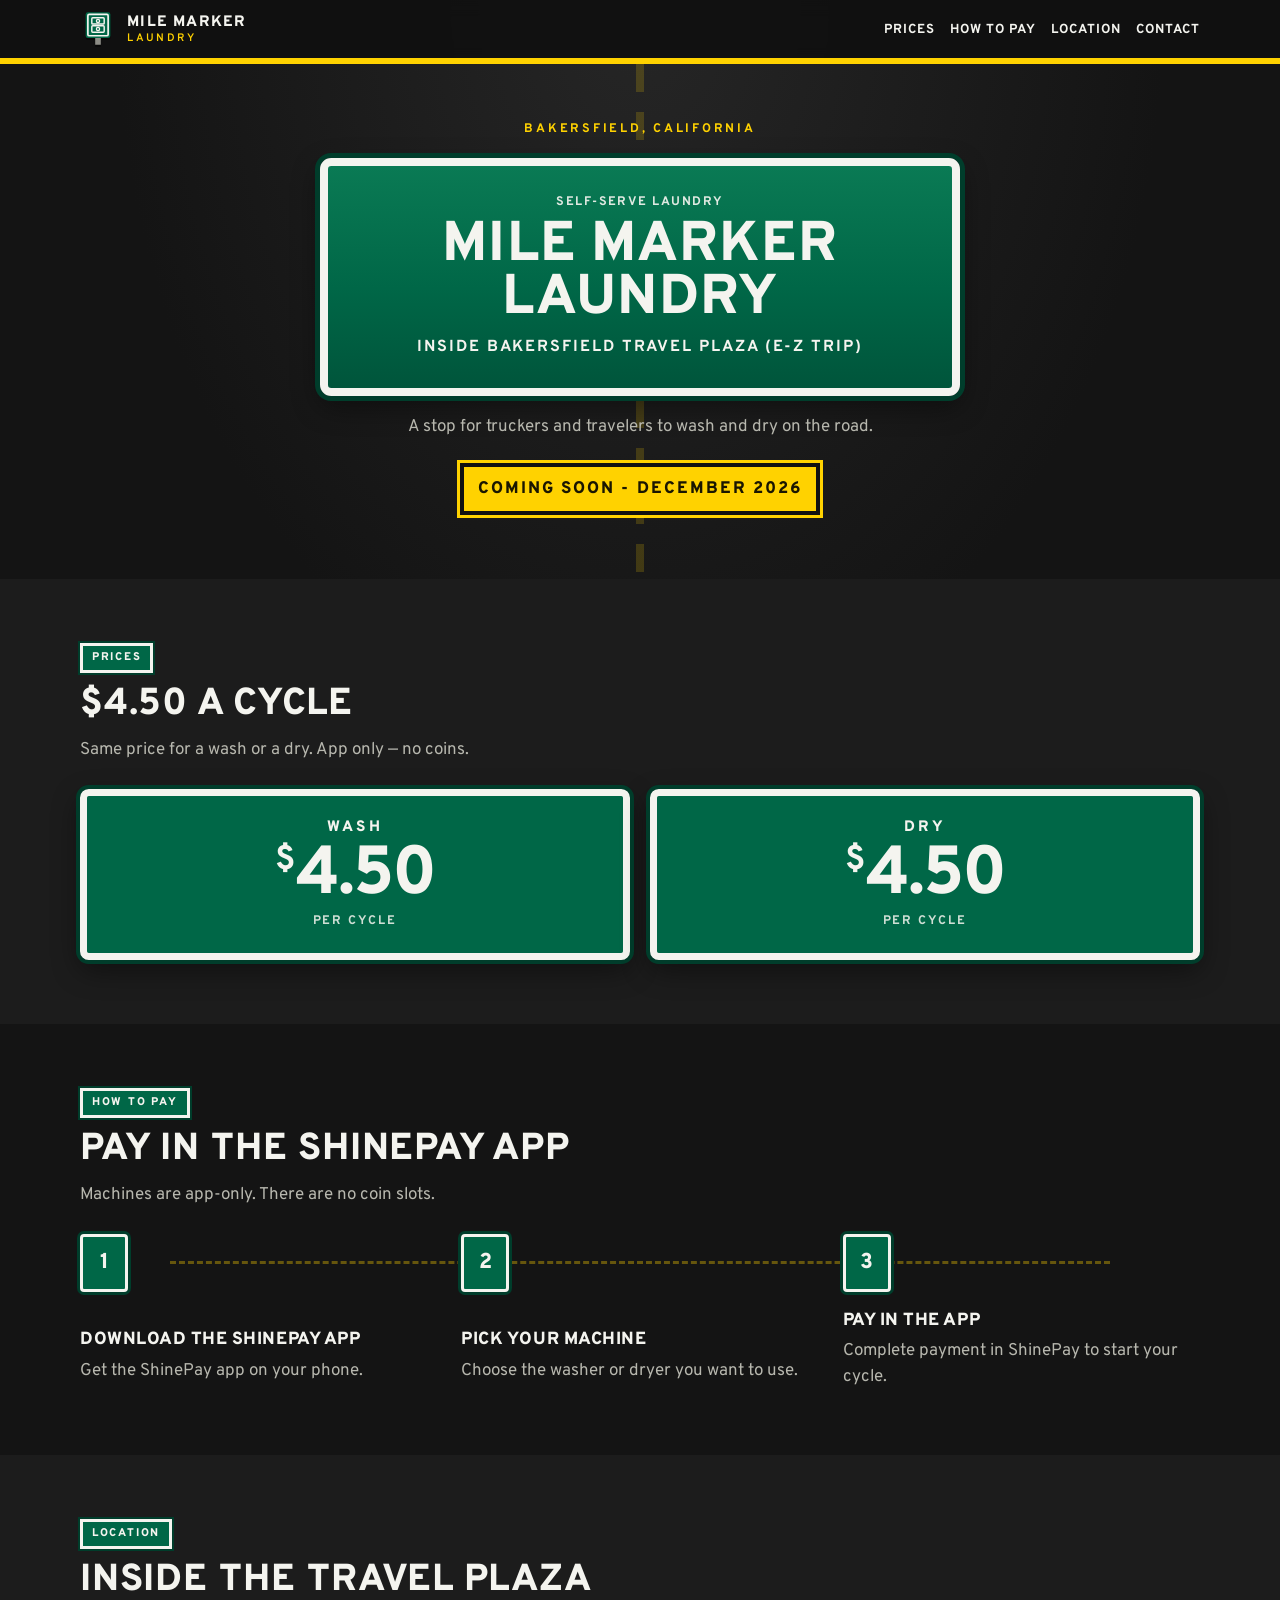
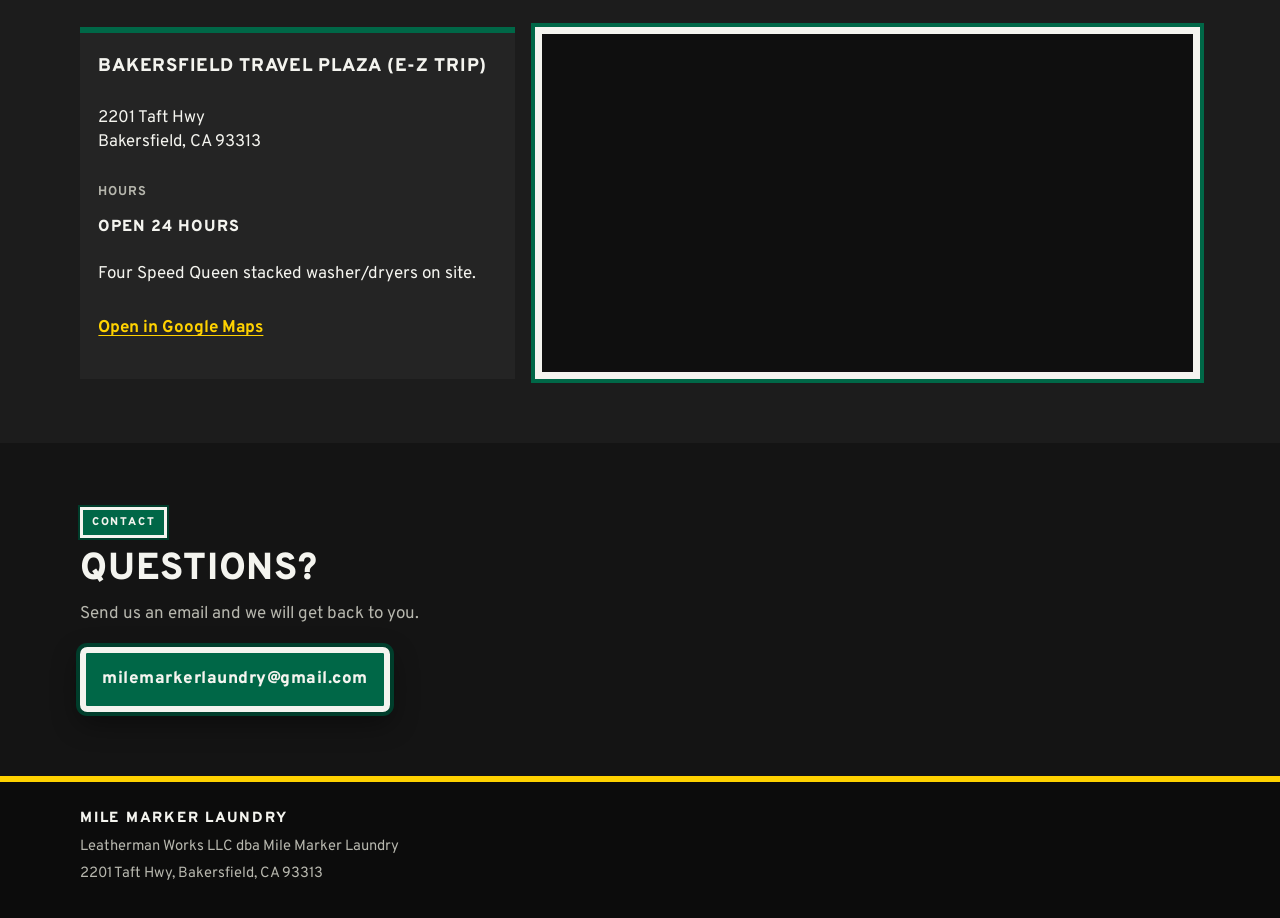
==== index.html @ 5c81e805 "Publish the Mile Marker Laundry static site for GitHub Pages. Add the approved site files unchanged," ====
<!DOCTYPE html>
<html lang="en">
<head>
  <meta charset="utf-8">
  <meta name="viewport" content="width=device-width, initial-scale=1">
  <title>Mile Marker Laundry | Self-Serve Laundry in Bakersfield, CA</title>
  <meta name="description" content="Self-serve laundry inside Bakersfield Travel Plaza (E-Z Trip) at 2201 Taft Hwy, Bakersfield, CA 93313. Four Speed Queen stacked washer/dryers. Pay in the ShinePay app. $4.50 wash, $4.50 dry. Coming Soon - December 2026.">
  <meta name="robots" content="index, follow">
  <link rel="canonical" href="https://milemarkerlaundry.com/">
  <link rel="icon" href="favicon.svg" type="image/svg+xml">
  <meta name="theme-color" content="#006747">
  <meta name="author" content="Leatherman Works LLC">
  <meta property="og:type" content="website">
  <meta property="og:locale" content="en_US">
  <meta property="og:url" content="https://milemarkerlaundry.com/">
  <meta property="og:title" content="Mile Marker Laundry | Self-Serve Laundry in Bakersfield, CA">
  <meta property="og:description" content="Self-serve laundry inside Bakersfield Travel Plaza (E-Z Trip) at 2201 Taft Hwy, Bakersfield, CA 93313. Four Speed Queen stacked washer/dryers. Pay in the ShinePay app. $4.50 wash, $4.50 dry. Coming Soon - December 2026.">
  <meta property="og:site_name" content="Mile Marker Laundry">
  <meta name="twitter:card" content="summary">
  <meta name="twitter:title" content="Mile Marker Laundry | Self-Serve Laundry in Bakersfield, CA">
  <meta name="twitter:description" content="Self-serve laundry inside Bakersfield Travel Plaza (E-Z Trip), Bakersfield, CA. Pay in the ShinePay app. $4.50 wash, $4.50 dry. Coming Soon - December 2026.">
  <link rel="stylesheet" href="styles.css">
  <script type="application/ld+json">
  {
    "@context": "https://schema.org",
    "@type": "DryCleaningOrLaundry",
    "name": "Mile Marker Laundry",
    "legalName": "Leatherman Works LLC",
    "url": "https://milemarkerlaundry.com/",
    "email": "milemarkerlaundry@gmail.com",
    "description": "Self-serve laundry inside Bakersfield Travel Plaza (E-Z Trip) at 2201 Taft Hwy, Bakersfield, CA 93313. Four Speed Queen stacked washer/dryers. Pay in the ShinePay app. $4.50 per wash and $4.50 per dry. Coming Soon - December 2026.",
    "address": {
      "@type": "PostalAddress",
      "streetAddress": "2201 Taft Hwy",
      "addressLocality": "Bakersfield",
      "addressRegion": "CA",
      "postalCode": "93313",
      "addressCountry": "US"
    },
    "containedInPlace": {
      "@type": "Place",
      "name": "Bakersfield Travel Plaza (E-Z Trip)"
    },
    "priceRange": "$4.50",
    "paymentAccepted": "ShinePay",
    "currenciesAccepted": "USD",
    "openingHoursSpecification": {
      "@type": "OpeningHoursSpecification",
      "dayOfWeek": [
        "Monday",
        "Tuesday",
        "Wednesday",
        "Thursday",
        "Friday",
        "Saturday",
        "Sunday"
      ],
      "opens": "00:00",
      "closes": "00:00"
    }
  }
  </script>
</head>
<body id="top">
  <a class="skip-link" href="#main">Skip to content</a>

  <header class="site-header">
    <div class="wrap header-inner">
      <a class="logo" href="#top">
        <span class="logo-mark" aria-hidden="true">
          <svg viewBox="0 0 32 32" width="36" height="36" focusable="false">
            <rect x="13.5" y="23" width="5" height="7" fill="#8d8d86"/>
            <rect x="5" y="1" width="22" height="23" rx="2" fill="#006747"/>
            <rect x="7" y="3" width="18" height="19" rx="1.2" fill="none" stroke="#F4F4EF" stroke-width="1.5"/>
            <rect x="10.5" y="6" width="11" height="5.6" rx="0.8" fill="none" stroke="#F4F4EF" stroke-width="1.3"/>
            <circle cx="16" cy="8.8" r="1.4" fill="none" stroke="#F4F4EF" stroke-width="1.2"/>
            <rect x="10.5" y="13.2" width="11" height="5.6" rx="0.8" fill="none" stroke="#F4F4EF" stroke-width="1.3"/>
            <circle cx="16" cy="16" r="1.4" fill="none" stroke="#F4F4EF" stroke-width="1.2"/>
          </svg>
        </span>
        <span class="logo-word">
          <span class="logo-name">Mile Marker</span>
          <span class="logo-sub">Laundry</span>
        </span>
      </a>
      <nav aria-label="Primary">
        <ul class="nav-list">
          <li><a href="#prices">Prices</a></li>
          <li><a href="#pay">How to pay</a></li>
          <li><a href="#location">Location</a></li>
          <li><a href="#contact">Contact</a></li>
        </ul>
      </nav>
    </div>
  </header>

  <main id="main">
    <section class="hero" aria-labelledby="hero-title">
      <div class="wrap hero-inner">
        <p class="hero-kicker">Bakersfield, California</p>
        <div class="guide-sign">
          <p class="guide-eyebrow">Self-serve laundry</p>
          <h1 id="hero-title">Mile Marker Laundry</h1>
          <p class="guide-destination">Inside Bakersfield Travel Plaza (<span class="nowrap">E-Z Trip</span>)</p>
        </div>
        <p class="hero-lede">A stop for truckers and travelers to wash and dry on the road.</p>
        <p class="opening-plaque">Coming Soon - December 2026</p>
      </div>
    </section>

    <section id="prices" class="section section-prices" aria-labelledby="prices-title">
      <div class="wrap">
        <header class="section-head">
          <p class="sign-chip">Prices</p>
          <h2 id="prices-title">$4.50 a cycle</h2>
          <p>Same price for a wash or a dry. App only — no coins.</p>
        </header>
        <div class="price-grid">
          <article class="rate-sign">
            <h3>Wash</h3>
            <p class="rate"><span class="currency">$</span>4.50</p>
            <p class="rate-note">per cycle</p>
          </article>
          <article class="rate-sign">
            <h3>Dry</h3>
            <p class="rate"><span class="currency">$</span>4.50</p>
            <p class="rate-note">per cycle</p>
          </article>
        </div>
      </div>
    </section>

    <section id="pay" class="section section-pay" aria-labelledby="pay-title">
      <div class="wrap">
        <header class="section-head">
          <p class="sign-chip">How to pay</p>
          <h2 id="pay-title">Pay in the ShinePay app</h2>
          <p>Machines are app-only. There are no coin slots.</p>
        </header>
        <ol class="pay-steps">
          <li>
            <span class="milepost" aria-hidden="true">1</span>
            <h3>Download the ShinePay app</h3>
            <p>Get the ShinePay app on your phone.</p>
          </li>
          <li>
            <span class="milepost" aria-hidden="true">2</span>
            <h3>Pick your machine</h3>
            <p>Choose the washer or dryer you want to use.</p>
          </li>
          <li>
            <span class="milepost" aria-hidden="true">3</span>
            <h3>Pay in the app</h3>
            <p>Complete payment in ShinePay to start your cycle.</p>
          </li>
        </ol>
      </div>
    </section>

    <section id="location" class="section section-location" aria-labelledby="location-title">
      <div class="wrap">
        <header class="section-head">
          <p class="sign-chip">Location</p>
          <h2 id="location-title">Inside the travel plaza</h2>
        </header>
        <div class="location-grid">
          <div class="location-card">
            <h3>Bakersfield Travel Plaza (E-Z Trip)</h3>
            <address>
              2201 Taft Hwy<br>
              Bakersfield, CA 93313
            </address>
            <p class="hours">
              Hours<br>
              <span class="hours-value">Open 24 Hours</span>
            </p>
            <p class="equipment">Four Speed Queen stacked washer/dryers on site.</p>
            <p>
              <a class="map-link" href="https://www.google.com/maps/search/?api=1&amp;query=2201+Taft+Hwy,+Bakersfield,+CA+93313" target="_blank" rel="noopener noreferrer">Open in Google Maps</a>
            </p>
          </div>
          <div class="map-frame">
            <iframe
              title="Map of Mile Marker Laundry at 2201 Taft Hwy, Bakersfield, CA 93313"
              src="https://www.google.com/maps/embed?origin=mfe&amp;pb=!1m3!2m1!1s2201+Taft+Hwy,+Bakersfield,+CA+93313!6i15"
              loading="eager"
              referrerpolicy="no-referrer-when-downgrade"
              allowfullscreen>
            </iframe>
          </div>
        </div>
      </div>
    </section>

    <section id="contact" class="section section-contact" aria-labelledby="contact-title">
      <div class="wrap">
        <header class="section-head">
          <p class="sign-chip">Contact</p>
          <h2 id="contact-title">Questions?</h2>
          <p>Send us an email and we will get back to you.</p>
        </header>
        <a class="email-sign" href="mailto:milemarkerlaundry@gmail.com">milemarkerlaundry@gmail.com</a>
      </div>
    </section>
  </main>

  <footer class="site-footer">
    <div class="wrap footer-inner">
      <p class="footer-name">Mile Marker Laundry</p>
      <p>Leatherman Works LLC dba Mile Marker Laundry</p>
      <p>2201 Taft Hwy, Bakersfield, CA 93313</p>
    </div>
  </footer>
</body>
</html>
---- styles.css ----
@font-face {
  font-family: "Overpass";
  font-style: normal;
  font-weight: 100 900;
  font-display: swap;
  src: url("fonts/overpass-latin.woff2") format("woff2");
  unicode-range: U+0000-00FF, U+0131, U+0152-0153, U+02BB-02BC, U+02C6, U+02DA, U+02DC, U+0304, U+0308, U+0329, U+2000-206F, U+20AC, U+2122, U+2191, U+2193, U+2212, U+2215, U+FEFF, U+FFFD;
}

:root {
  --asphalt: #141414;
  --asphalt-2: #1c1c1c;
  --asphalt-3: #242424;
  --sign-green: #006747;
  --sign-green-dark: #00553b;
  --sign-green-deep: #003d2b;
  --sign-white: #f4f4ef;
  --line-yellow: #ffd200;
  --line-yellow-ink: #1a1600;
  --muted: #b7b7ae;
  --rule: rgba(244, 244, 239, 0.14);
  --font: "Overpass", "Arial Narrow", "Helvetica Neue", Arial, sans-serif;
  --shadow: 0 10px 28px rgba(0, 0, 0, 0.45);
  --wrap: 70rem;
  --gutter: 1.25rem;
}

*,
*::before,
*::after {
  box-sizing: border-box;
}

html {
  scroll-behavior: smooth;
}

body {
  margin: 0;
  font-family: var(--font);
  font-weight: 400;
  font-size: 1.0625rem;
  line-height: 1.55;
  color: var(--sign-white);
  background:
    radial-gradient(ellipse at top, #262626 0%, var(--asphalt) 58%),
    var(--asphalt);
  background-attachment: fixed;
}

img,
svg,
iframe {
  max-width: 100%;
  display: block;
}

h1,
h2,
h3,
p,
ul,
ol,
address,
figure {
  margin: 0;
}

a {
  color: var(--line-yellow);
  text-decoration-thickness: 1px;
  text-underline-offset: 0.18em;
}

a:hover {
  color: var(--sign-white);
}

:focus-visible {
  outline: 3px solid var(--line-yellow);
  outline-offset: 3px;
}

.skip-link {
  position: absolute;
  left: 0.75rem;
  top: -4rem;
  z-index: 100;
  background: var(--line-yellow);
  color: var(--line-yellow-ink);
  font-weight: 700;
  padding: 0.6rem 0.9rem;
}

.skip-link:focus {
  top: 0.75rem;
}

.wrap {
  width: min(100% - (var(--gutter) * 2), var(--wrap));
  margin-inline: auto;
}

.site-header {
  position: sticky;
  top: 0;
  z-index: 20;
  background: rgba(16, 16, 16, 0.94);
  border-bottom: 6px solid var(--line-yellow);
  backdrop-filter: blur(8px);
}

.header-inner {
  display: flex;
  flex-wrap: wrap;
  align-items: center;
  justify-content: space-between;
  gap: 0.75rem 1.25rem;
  padding: 0.7rem 0;
}

.logo {
  display: flex;
  align-items: center;
  gap: 0.7rem;
  color: var(--sign-white);
  text-decoration: none;
  min-width: 0;
}

.logo:hover {
  color: var(--sign-white);
}

.logo-mark {
  flex: none;
  filter: drop-shadow(0 2px 0 rgba(0, 0, 0, 0.45));
}

.logo-word {
  display: flex;
  flex-direction: column;
  line-height: 1;
  text-transform: uppercase;
}

.logo-name {
  font-weight: 800;
  letter-spacing: 0.08em;
  font-size: 0.95rem;
}

.logo-sub {
  margin-top: 0.2rem;
  font-weight: 600;
  letter-spacing: 0.22em;
  font-size: 0.68rem;
  color: var(--line-yellow);
}

.nav-list {
  display: flex;
  flex-wrap: wrap;
  gap: 0.35rem 0.9rem;
  list-style: none;
  padding: 0;
}

.nav-list a {
  color: var(--sign-white);
  text-decoration: none;
  font-weight: 700;
  font-size: 0.82rem;
  letter-spacing: 0.08em;
  text-transform: uppercase;
}

.nav-list a:hover,
.nav-list a:focus-visible {
  color: var(--line-yellow);
}

.hero {
  position: relative;
  padding: 2.4rem 0 3rem;
  overflow: hidden;
}

.hero::before {
  content: "";
  position: absolute;
  left: 50%;
  top: 0;
  bottom: 0;
  width: 8px;
  transform: translateX(-50%);
  background: repeating-linear-gradient(
    to bottom,
    var(--line-yellow) 0 28px,
    transparent 28px 48px
  );
  opacity: 0.18;
  pointer-events: none;
}

.hero-inner {
  position: relative;
  display: grid;
  justify-items: center;
  text-align: center;
  gap: 1.15rem;
}

.hero-kicker {
  font-size: 0.78rem;
  font-weight: 700;
  letter-spacing: 0.22em;
  text-transform: uppercase;
  color: var(--line-yellow);
}

.guide-sign {
  width: min(100%, 40rem);
  background: linear-gradient(180deg, #0a7a54 0%, var(--sign-green) 55%, var(--sign-green-dark) 100%);
  color: var(--sign-white);
  border: 8px solid var(--sign-white);
  box-shadow: 0 0 0 5px var(--sign-green-deep), var(--shadow);
  border-radius: 0.7rem;
  padding: 1.35rem 1.1rem 1.5rem;
}

.guide-eyebrow,
.guide-destination {
  font-weight: 700;
  letter-spacing: 0.12em;
  text-transform: uppercase;
}

.guide-eyebrow {
  font-size: 0.78rem;
  opacity: 0.92;
}

.guide-sign h1 {
  margin: 0.45rem 0 0.7rem;
  font-size: clamp(1.85rem, 8vw, 3.5rem);
  font-weight: 800;
  line-height: 0.95;
  letter-spacing: 0.02em;
  text-transform: uppercase;
  text-wrap: balance;
}

.guide-destination {
  font-size: clamp(0.78rem, 2.6vw, 1rem);
  line-height: 1.3;
  text-wrap: balance;
}

.nowrap {
  white-space: nowrap;
}

.hero-lede {
  max-width: 32rem;
  color: var(--muted);
}

.opening-plaque {
  display: inline-block;
  margin-top: 0.25rem;
  background: var(--line-yellow);
  color: var(--line-yellow-ink);
  border: 4px solid #111;
  box-shadow: 0 0 0 3px var(--line-yellow);
  font-weight: 800;
  letter-spacing: 0.12em;
  text-transform: uppercase;
  font-size: clamp(0.85rem, 2.8vw, 1.05rem);
  padding: 0.55rem 0.9rem;
}

.section {
  padding: 3rem 0;
}

.section-prices,
.section-location {
  background: var(--asphalt-2);
}

.section-pay,
.section-contact {
  background: var(--asphalt);
}

.section-head {
  display: grid;
  gap: 0.7rem;
  margin-bottom: 1.6rem;
  max-width: 40rem;
}

.section-head h2 {
  font-size: clamp(1.6rem, 4vw, 2.35rem);
  font-weight: 800;
  letter-spacing: 0.02em;
  text-transform: uppercase;
  line-height: 1.1;
}

.section-head p:not(.sign-chip) {
  color: var(--muted);
}

.sign-chip {
  display: inline-block;
  justify-self: start;
  background: var(--sign-green);
  color: var(--sign-white);
  border: 3px solid var(--sign-white);
  outline: 2px solid var(--sign-green-deep);
  font-size: 0.7rem;
  font-weight: 800;
  letter-spacing: 0.16em;
  text-transform: uppercase;
  padding: 0.22rem 0.55rem;
}

.price-grid {
  display: grid;
  gap: 1rem;
}

.rate-sign {
  background: var(--sign-green);
  border: 7px solid var(--sign-white);
  box-shadow: 0 0 0 4px var(--sign-green-deep), var(--shadow);
  border-radius: 0.55rem;
  text-align: center;
  padding: 1.25rem 1rem 1.35rem;
}

.rate-sign h3 {
  font-size: 0.95rem;
  font-weight: 800;
  letter-spacing: 0.2em;
  text-transform: uppercase;
}

.rate {
  margin: 0.15rem 0 0.15rem;
  font-size: clamp(3rem, 12vw, 4.25rem);
  font-weight: 800;
  line-height: 1;
  letter-spacing: -0.03em;
}

.currency {
  font-size: 0.5em;
  font-weight: 700;
  margin-right: 0.05em;
  vertical-align: super;
}

.rate-note {
  font-weight: 700;
  letter-spacing: 0.16em;
  text-transform: uppercase;
  font-size: 0.78rem;
  color: rgba(244, 244, 239, 0.85);
}

.pay-steps {
  list-style: none;
  padding: 0;
  display: grid;
  gap: 1.25rem;
  counter-reset: none;
}

.pay-steps li {
  display: grid;
  grid-template-columns: auto 1fr;
  grid-template-rows: auto auto;
  column-gap: 0.9rem;
  row-gap: 0.25rem;
  padding-bottom: 1.25rem;
  border-bottom: 2px dashed rgba(255, 210, 0, 0.28);
}

.pay-steps li:last-child {
  padding-bottom: 0;
  border-bottom: 0;
}

.milepost {
  grid-row: 1 / span 2;
  align-self: start;
  width: 3rem;
  height: 3.6rem;
  display: grid;
  place-items: center;
  background: var(--sign-green);
  color: var(--sign-white);
  border: 3px solid var(--sign-white);
  box-shadow: 0 0 0 3px var(--sign-green-deep);
  border-radius: 0.25rem;
  font-weight: 800;
  font-size: 1.35rem;
  letter-spacing: 0;
}

.pay-steps h3 {
  font-size: 1.1rem;
  font-weight: 800;
  letter-spacing: 0.03em;
  text-transform: uppercase;
  align-self: end;
}

.pay-steps p {
  color: var(--muted);
}

.location-grid {
  display: grid;
  gap: 1.25rem;
}

.location-card {
  background: var(--asphalt-3);
  border-top: 6px solid var(--sign-green);
  padding: 1.35rem 1.15rem 1.5rem;
  display: grid;
  gap: 0.9rem;
}

.location-card h3 {
  font-size: 1.15rem;
  font-weight: 800;
  text-transform: uppercase;
  letter-spacing: 0.04em;
  line-height: 1.25;
}

address {
  font-style: normal;
  font-size: 1.05rem;
  line-height: 1.45;
}

.hours {
  display: grid;
  gap: 0.35rem;
  color: var(--muted);
  font-weight: 700;
  letter-spacing: 0.08em;
  text-transform: uppercase;
  font-size: 0.8rem;
}

.hours-value {
  color: var(--sign-white);
  font-weight: 800;
  font-size: 1rem;
  letter-spacing: 0.06em;
}

.equipment {
  color: var(--sign-white);
}

.map-link {
  font-weight: 700;
}

.map-frame {
  min-height: 16rem;
  height: 18rem;
  background: #0f0f0f;
  border: 7px solid var(--sign-white);
  box-shadow: 0 0 0 4px var(--sign-green);
  overflow: hidden;
}

.map-frame iframe {
  width: 100%;
  height: 100%;
  border: 0;
}

.section-contact .section-head {
  margin-bottom: 1.2rem;
}

.email-sign {
  display: inline-block;
  background: var(--sign-green);
  color: var(--sign-white);
  text-decoration: none;
  border: 6px solid var(--sign-white);
  box-shadow: 0 0 0 4px var(--sign-green-deep), var(--shadow);
  border-radius: 0.45rem;
  font-weight: 800;
  letter-spacing: 0.03em;
  padding: 0.85rem 1rem;
  word-break: break-word;
}

.email-sign:hover,
.email-sign:focus-visible {
  color: var(--line-yellow);
}

.site-footer {
  background: #0c0c0c;
  border-top: 6px solid var(--line-yellow);
  padding: 1.6rem 0 2rem;
  color: var(--muted);
  font-size: 0.92rem;
}

.footer-inner {
  display: grid;
  gap: 0.3rem;
}

.footer-name {
  color: var(--sign-white);
  font-weight: 800;
  letter-spacing: 0.12em;
  text-transform: uppercase;
}

@media (min-width: 40rem) {
  :root {
    --gutter: 1.75rem;
  }

  .hero {
    padding: 3.5rem 0 4rem;
  }

  .guide-sign {
    padding: 1.7rem 1.6rem 1.85rem;
  }

  .price-grid {
    grid-template-columns: 1fr 1fr;
    gap: 1.25rem;
  }

  .section {
    padding: 4rem 0;
  }
}

@media (min-width: 64rem) {
  .pay-steps {
    grid-template-columns: repeat(3, 1fr);
    gap: 1.5rem;
    position: relative;
  }

  .pay-steps::before {
    content: "";
    position: absolute;
    left: 8%;
    right: 8%;
    top: 1.7rem;
    border-top: 3px dashed rgba(255, 210, 0, 0.35);
    pointer-events: none;
  }

  .pay-steps li {
    grid-template-columns: 1fr;
    justify-items: start;
    padding-bottom: 0;
    border-bottom: 0;
    position: relative;
  }

  .milepost {
    margin-bottom: 0.7rem;
  }

  .location-grid {
    grid-template-columns: minmax(16rem, 0.85fr) minmax(0, 1.3fr);
    align-items: stretch;
  }

  .map-frame {
    height: auto;
    min-height: 22rem;
  }
}

@media (prefers-reduced-motion: reduce) {
  html {
    scroll-behavior: auto;
  }
}
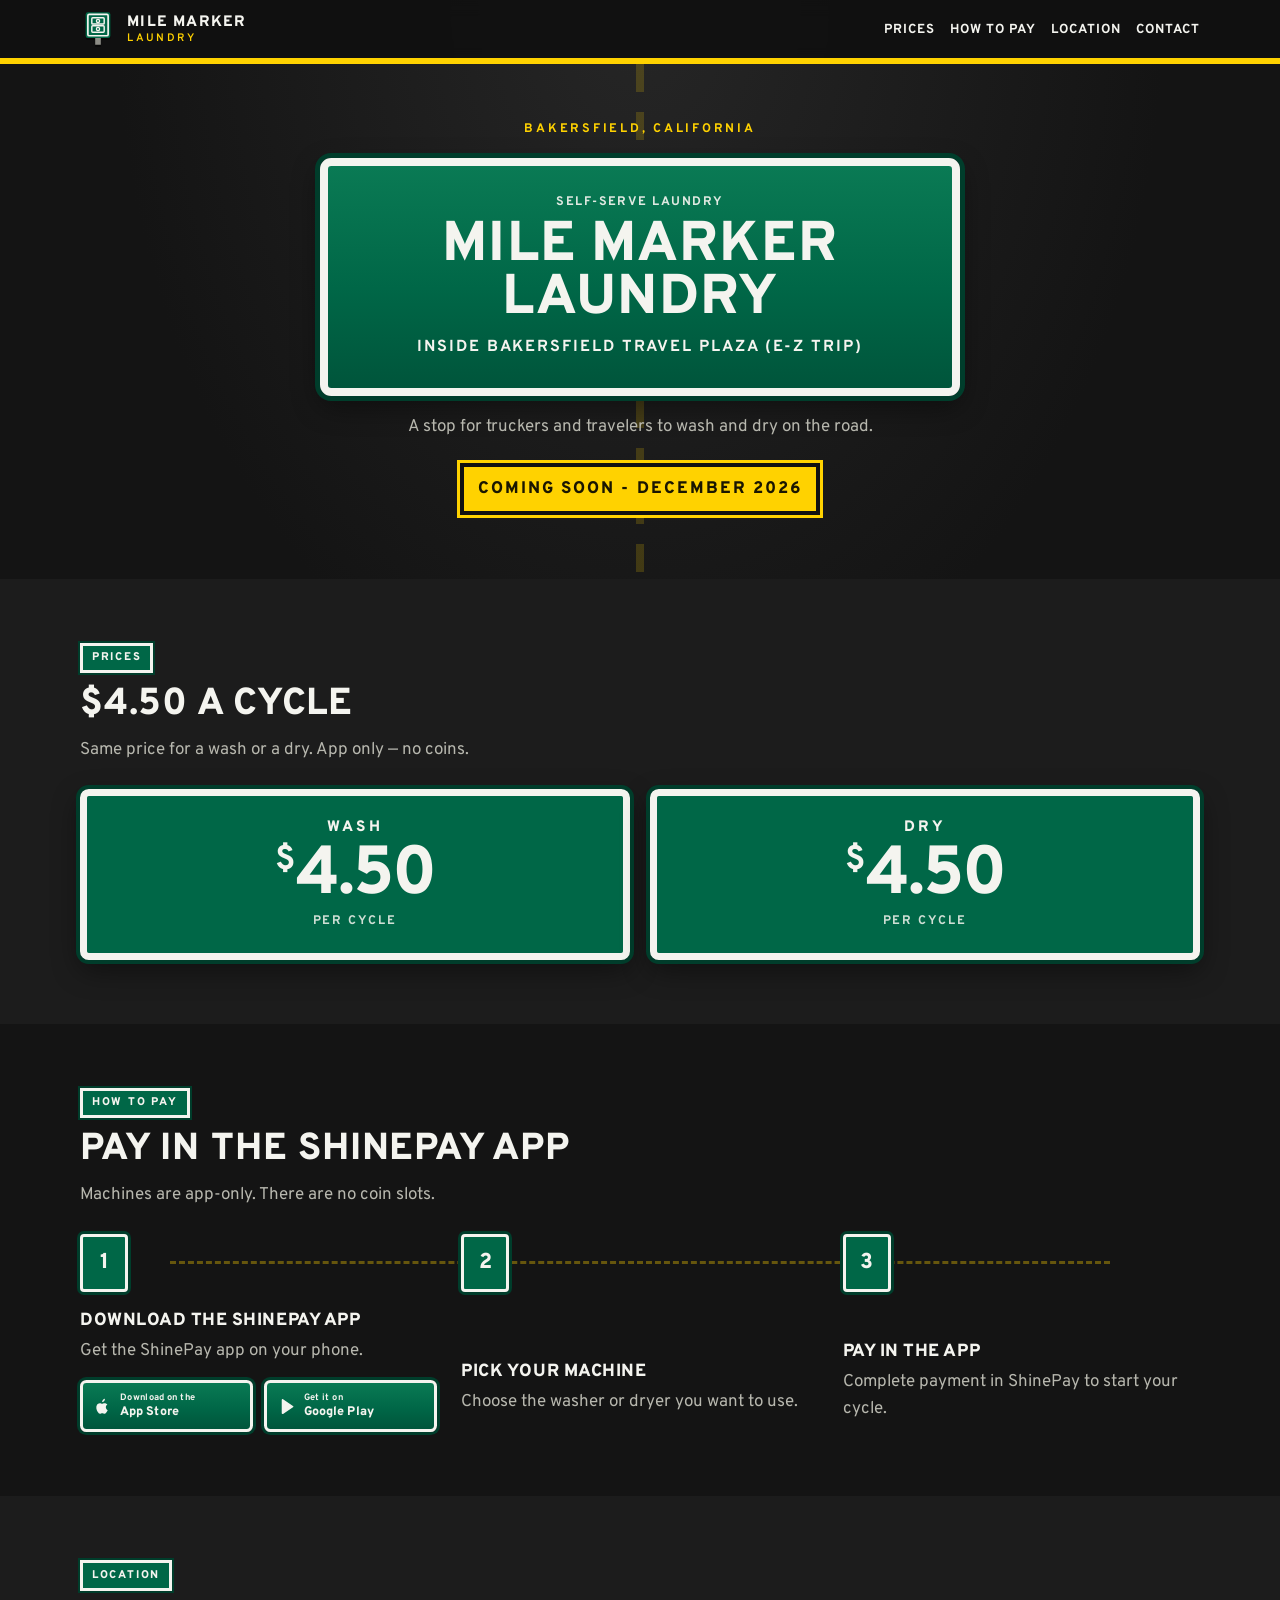
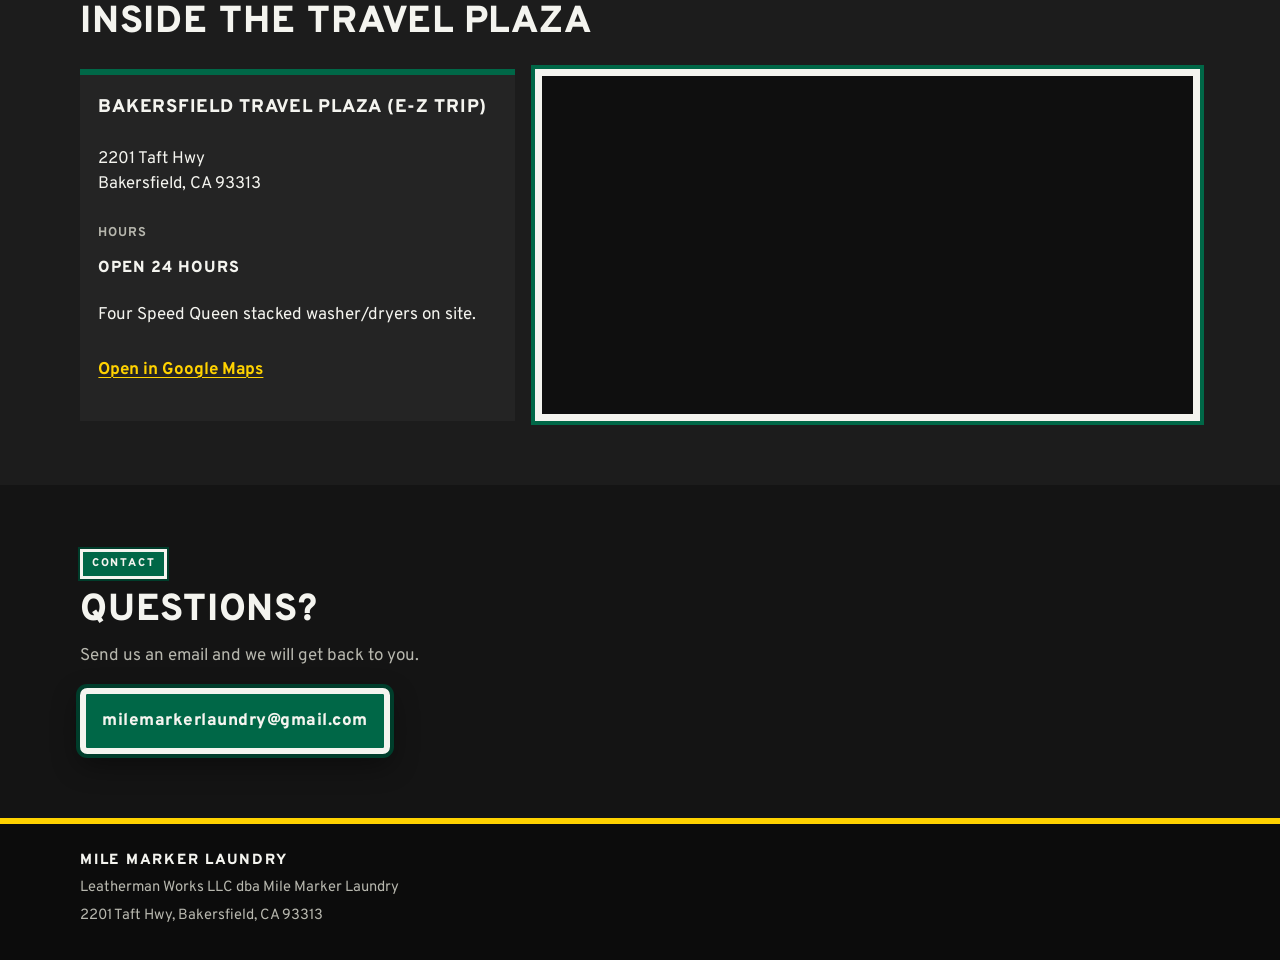
==== commit de379e2d: "Add ShinePay App Store and Google Play buttons. Place highway-sign download links under the first pa" ====
--- a/index.html
+++ b/index.html
@@ -142,6 +142,26 @@
             <span class="milepost" aria-hidden="true">1</span>
             <h3>Download the ShinePay app</h3>
             <p>Get the ShinePay app on your phone.</p>
+            <div class="store-downloads">
+              <a class="store-btn" href="https://apps.apple.com/us/app/shinepay/id1265933218" target="_blank" rel="noopener">
+                <svg class="store-btn-icon" viewBox="0 0 24 24" aria-hidden="true" focusable="false">
+                  <path fill="currentColor" d="M16.37 12.72c.02 2.18 1.91 2.9 1.93 2.91-.02.05-.3 1.03-1 2.04-.6.88-1.23 1.75-2.21 1.77-.97.02-1.28-.57-2.39-.57s-1.46.55-2.38.59c-.95.04-1.67-.95-2.28-1.82-1.24-1.8-2.19-5.08-.91-7.3.63-1.1 1.76-1.8 2.99-1.82.93-.02 1.81.63 2.39.63.58 0 1.66-.78 2.8-.66.48.02 1.82.19 2.68 1.45-.07.04-1.6.93-1.62 2.78zM14.7 6.3c.5-.61.84-1.46.75-2.3-.72.03-1.6.48-2.12 1.09-.46.54-.87 1.4-.76 2.23.81.06 1.64-.41 2.13-1.02z"/>
+                </svg>
+                <span class="store-btn-label">
+                  <span class="store-btn-kicker">Download on the</span>
+                  <span class="store-btn-name">App Store</span>
+                </span>
+              </a>
+              <a class="store-btn" href="https://play.google.com/store/apps/details?id=com.shine.shineapp" target="_blank" rel="noopener">
+                <svg class="store-btn-icon" viewBox="0 0 24 24" aria-hidden="true" focusable="false">
+                  <path fill="currentColor" d="M8 5.14v13.72c0 .7.78 1.12 1.37.74l10.26-6.86a.86.86 0 0 0 0-1.48L9.37 4.4C8.78 4.02 8 4.44 8 5.14z"/>
+                </svg>
+                <span class="store-btn-label">
+                  <span class="store-btn-kicker">Get it on</span>
+                  <span class="store-btn-name">Google Play</span>
+                </span>
+              </a>
+            </div>
           </li>
           <li>
             <span class="milepost" aria-hidden="true">2</span>
--- a/styles.css
+++ b/styles.css
@@ -423,6 +423,59 @@
   color: var(--muted);
 }
 
+.store-downloads {
+  grid-column: 2;
+  display: flex;
+  flex-direction: column;
+  gap: 0.65rem;
+  margin-top: 0.75rem;
+}
+
+.store-btn {
+  display: flex;
+  align-items: center;
+  gap: 0.65rem;
+  min-height: 3.25rem;
+  padding: 0.55rem 0.85rem;
+  background: linear-gradient(180deg, #0a7a54 0%, var(--sign-green) 55%, var(--sign-green-dark) 100%);
+  color: var(--sign-white);
+  text-decoration: none;
+  border: 3px solid var(--sign-white);
+  box-shadow: 0 0 0 3px var(--sign-green-deep);
+  border-radius: 0.4rem;
+  line-height: 1.05;
+}
+
+.store-btn:hover,
+.store-btn:focus-visible {
+  color: var(--line-yellow);
+}
+
+.store-btn-icon {
+  width: 1.45rem;
+  height: 1.45rem;
+  flex: none;
+}
+
+.store-btn-label {
+  display: flex;
+  flex-direction: column;
+  gap: 0.12rem;
+  min-width: 0;
+}
+
+.store-btn-kicker {
+  font-size: 0.68rem;
+  font-weight: 700;
+  letter-spacing: 0.04em;
+}
+
+.store-btn-name {
+  font-size: 1.02rem;
+  font-weight: 800;
+  letter-spacing: 0.01em;
+}
+
 .location-grid {
   display: grid;
   gap: 1.25rem;
@@ -553,6 +606,16 @@
 
   .section {
     padding: 4rem 0;
+  }
+
+  .store-downloads {
+    flex-direction: row;
+    flex-wrap: wrap;
+  }
+
+  .store-btn {
+    flex: 1 1 12rem;
+    max-width: 16rem;
   }
 }
 
@@ -585,6 +648,29 @@
     margin-bottom: 0.7rem;
   }
 
+  .store-downloads {
+    grid-column: auto;
+    flex-wrap: nowrap;
+    width: 100%;
+  }
+
+  .store-btn {
+    flex: 1 1 0;
+    max-width: none;
+    min-width: 0;
+    gap: 0.4rem;
+    padding: 0.5rem 0.45rem;
+  }
+
+  .store-btn-kicker {
+    font-size: 0.58rem;
+  }
+
+  .store-btn-name {
+    font-size: 0.78rem;
+  }
+}
+
   .location-grid {
     grid-template-columns: minmax(16rem, 0.85fr) minmax(0, 1.3fr);
     align-items: stretch;
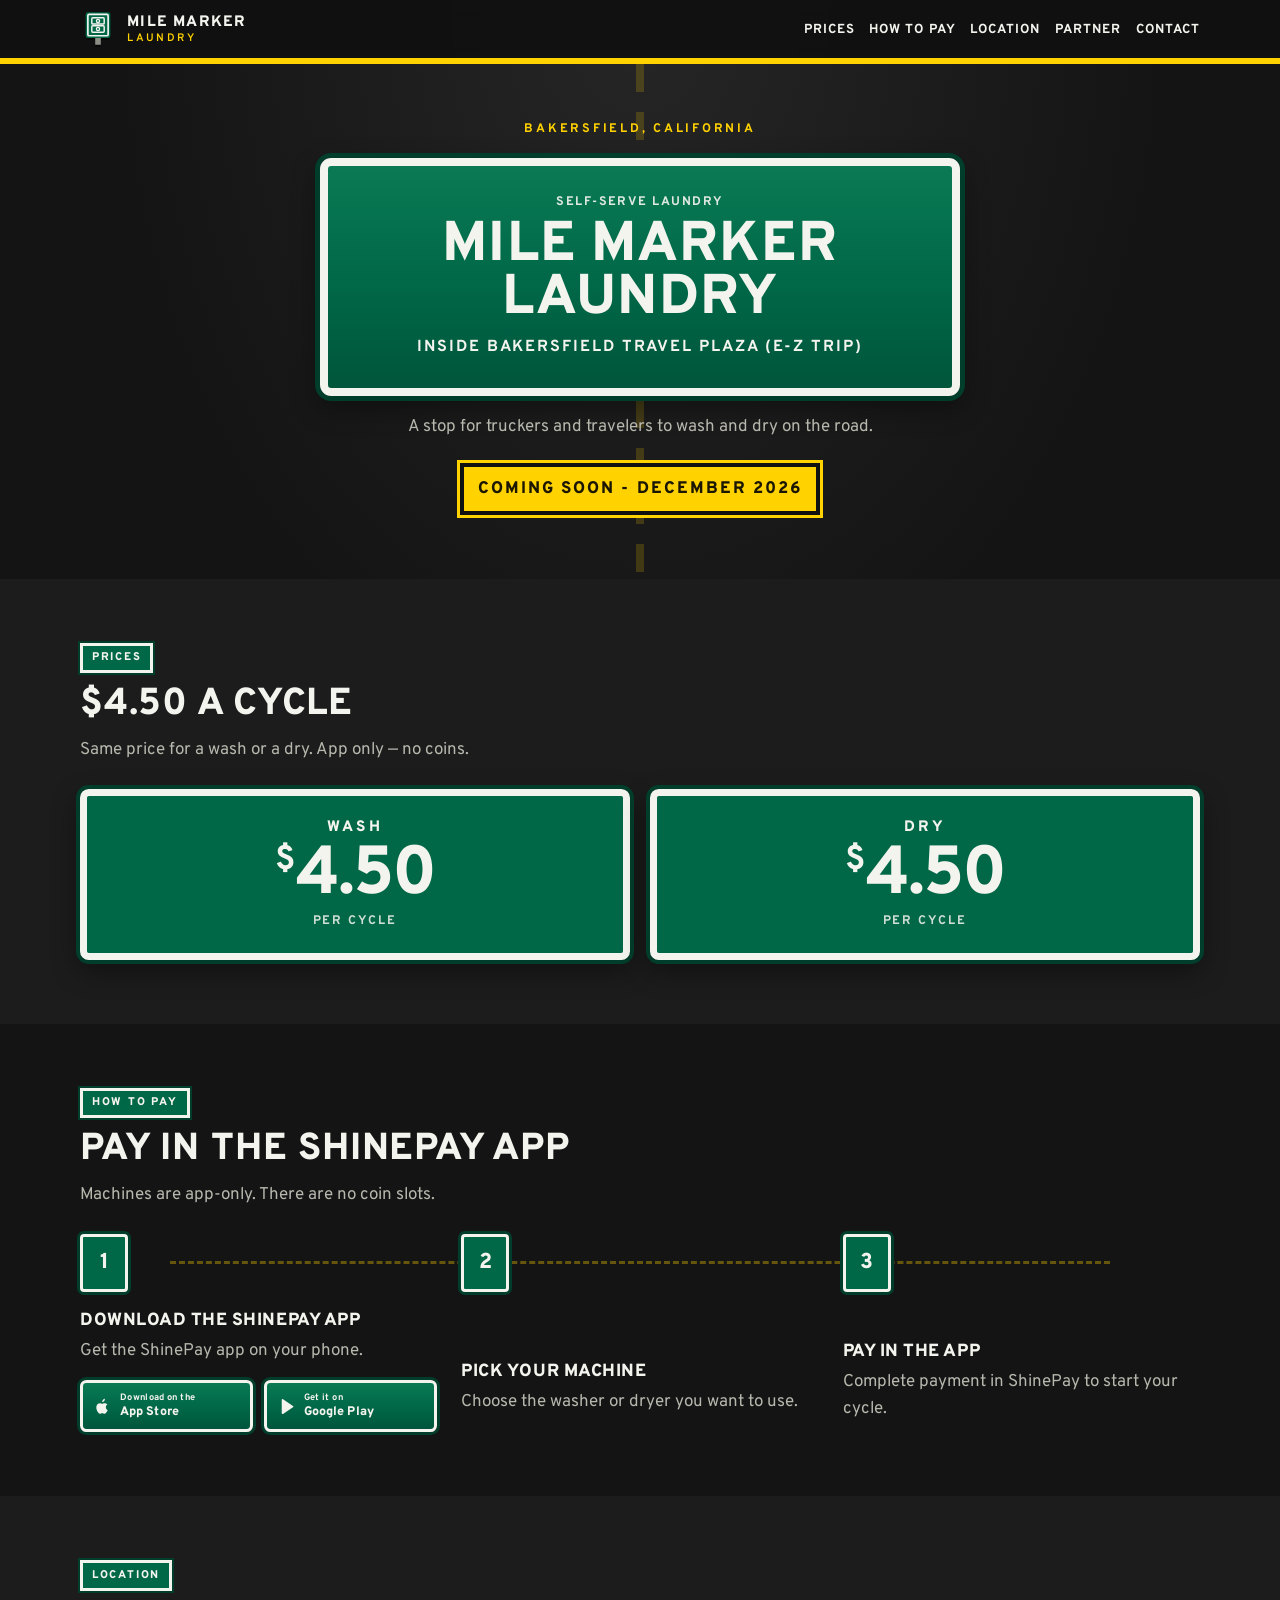
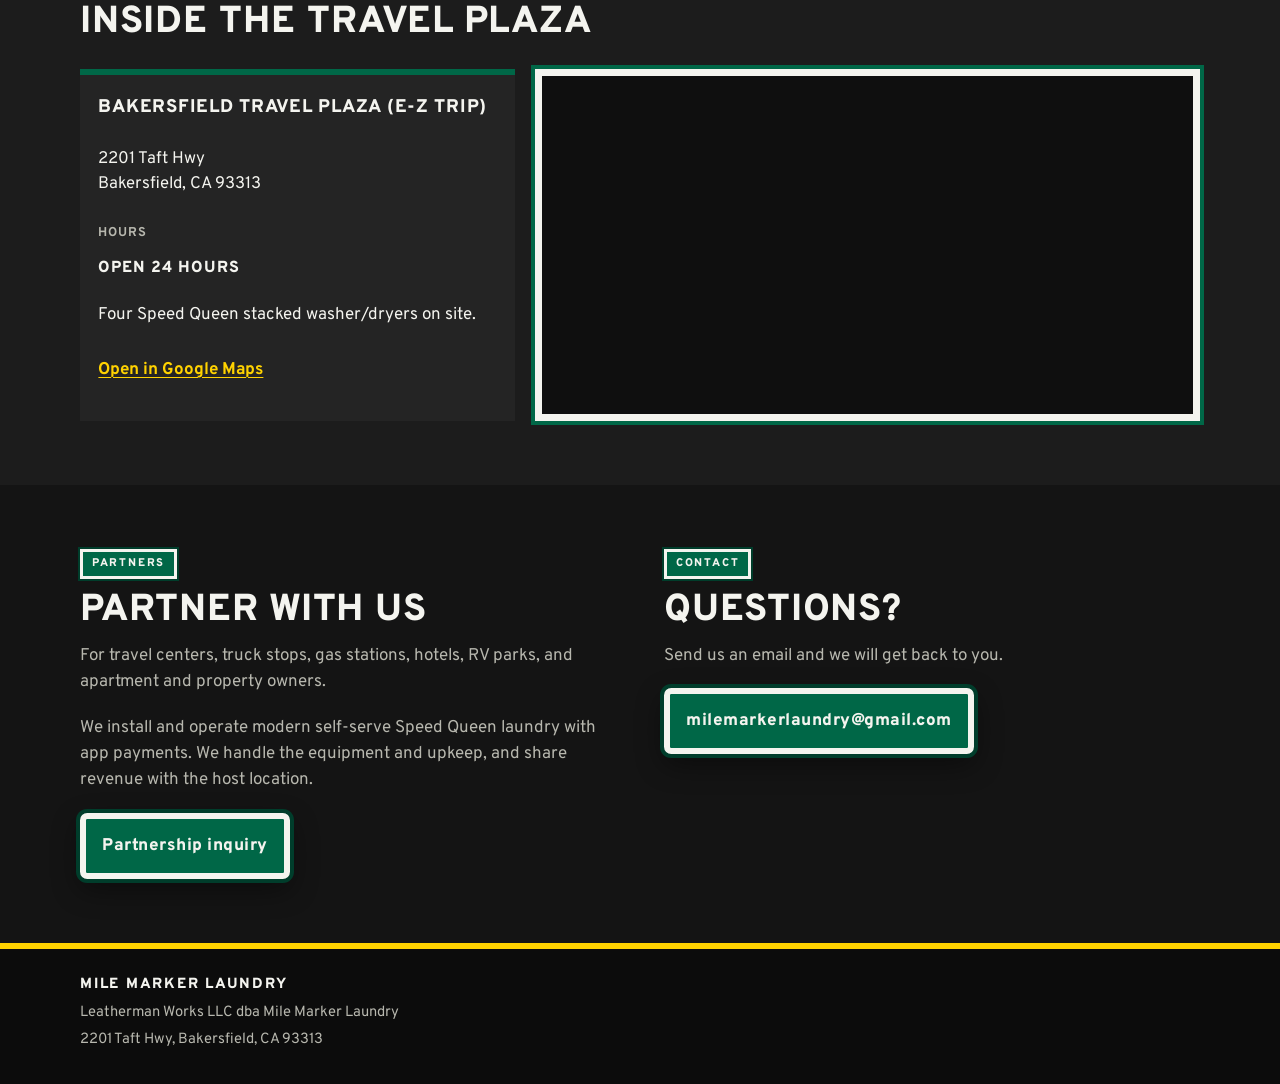
==== commit 47b68d94: "Add a Partner With Us section beside Contact. Invite host locations to email a partnership inquiry, " ====
--- a/index.html
+++ b/index.html
@@ -88,6 +88,7 @@
           <li><a href="#prices">Prices</a></li>
           <li><a href="#pay">How to pay</a></li>
           <li><a href="#location">Location</a></li>
+          <li><a href="#partner">Partner</a></li>
           <li><a href="#contact">Contact</a></li>
         </ul>
       </nav>
@@ -212,16 +213,27 @@
       </div>
     </section>
 
-    <section id="contact" class="section section-contact" aria-labelledby="contact-title">
-      <div class="wrap">
-        <header class="section-head">
-          <p class="sign-chip">Contact</p>
-          <h2 id="contact-title">Questions?</h2>
-          <p>Send us an email and we will get back to you.</p>
-        </header>
-        <a class="email-sign" href="mailto:milemarkerlaundry@gmail.com">milemarkerlaundry@gmail.com</a>
-      </div>
-    </section>
+    <div class="section section-reach">
+      <div class="wrap reach-grid">
+        <section id="partner" aria-labelledby="partner-title">
+          <header class="section-head">
+            <p class="sign-chip">Partners</p>
+            <h2 id="partner-title">Partner with us</h2>
+            <p>For travel centers, truck stops, gas stations, hotels, RV parks, and apartment and property owners.</p>
+          </header>
+          <p class="partner-copy">We install and operate modern self-serve Speed Queen laundry with app payments. We handle the equipment and upkeep, and share revenue with the host location.</p>
+          <a class="email-sign" href="mailto:milemarkerlaundry@gmail.com?subject=Partnership%20inquiry%20-%20new%20location">Partnership inquiry</a>
+        </section>
+        <section id="contact" aria-labelledby="contact-title">
+          <header class="section-head">
+            <p class="sign-chip">Contact</p>
+            <h2 id="contact-title">Questions?</h2>
+            <p>Send us an email and we will get back to you.</p>
+          </header>
+          <a class="email-sign" href="mailto:milemarkerlaundry@gmail.com">milemarkerlaundry@gmail.com</a>
+        </section>
+      </div>
+    </div>
   </main>
 
   <footer class="site-footer">
--- a/styles.css
+++ b/styles.css
@@ -290,7 +290,7 @@
 }
 
 .section-pay,
-.section-contact {
+.section-reach {
   background: var(--asphalt);
 }
 
@@ -543,7 +543,17 @@
   border: 0;
 }
 
-.section-contact .section-head {
+.section-reach .section-head {
+  margin-bottom: 1.2rem;
+}
+
+.reach-grid {
+  display: grid;
+  gap: 2.75rem;
+}
+
+.partner-copy {
+  color: var(--muted);
   margin-bottom: 1.2rem;
 }
 
@@ -669,7 +679,6 @@
   .store-btn-name {
     font-size: 0.78rem;
   }
-}
 
   .location-grid {
     grid-template-columns: minmax(16rem, 0.85fr) minmax(0, 1.3fr);
@@ -680,6 +689,12 @@
     height: auto;
     min-height: 22rem;
   }
+
+  .reach-grid {
+    grid-template-columns: 1fr 1fr;
+    gap: 3rem;
+    align-items: start;
+  }
 }
 
 @media (prefers-reduced-motion: reduce) {
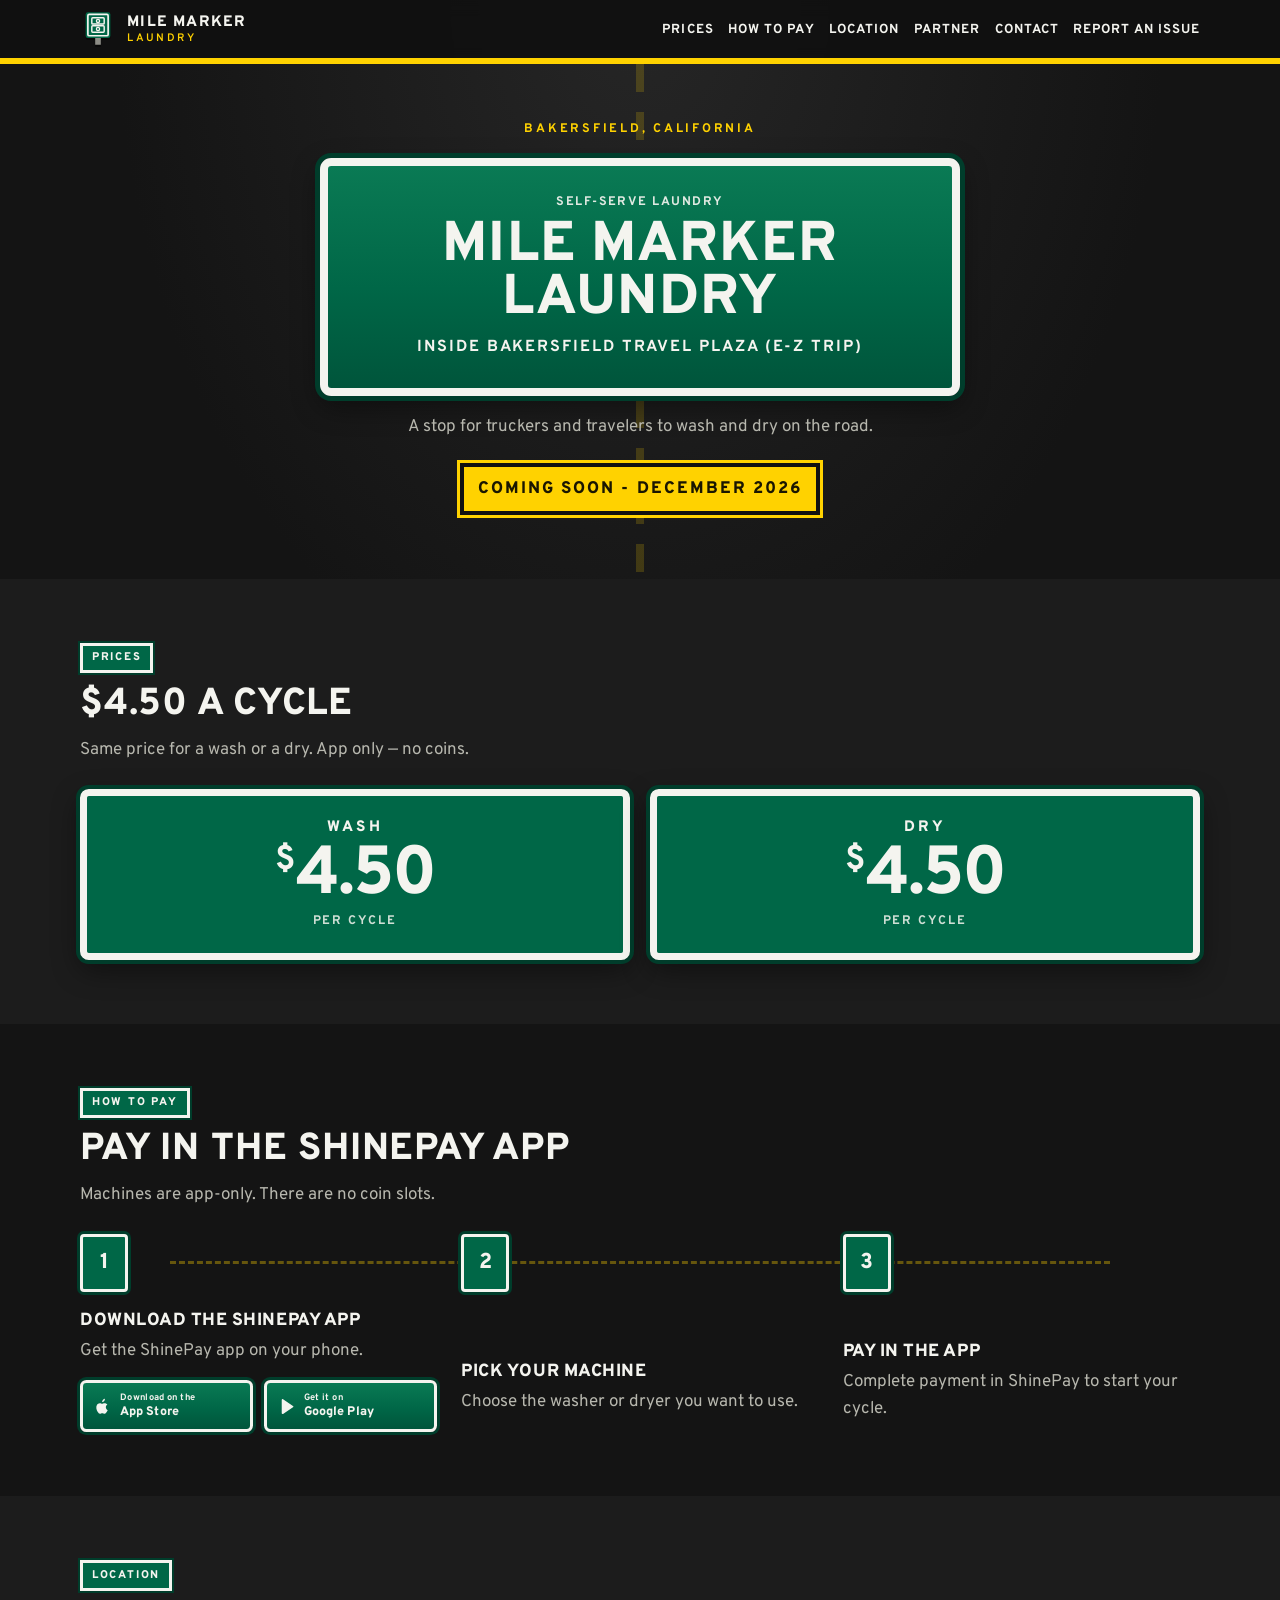
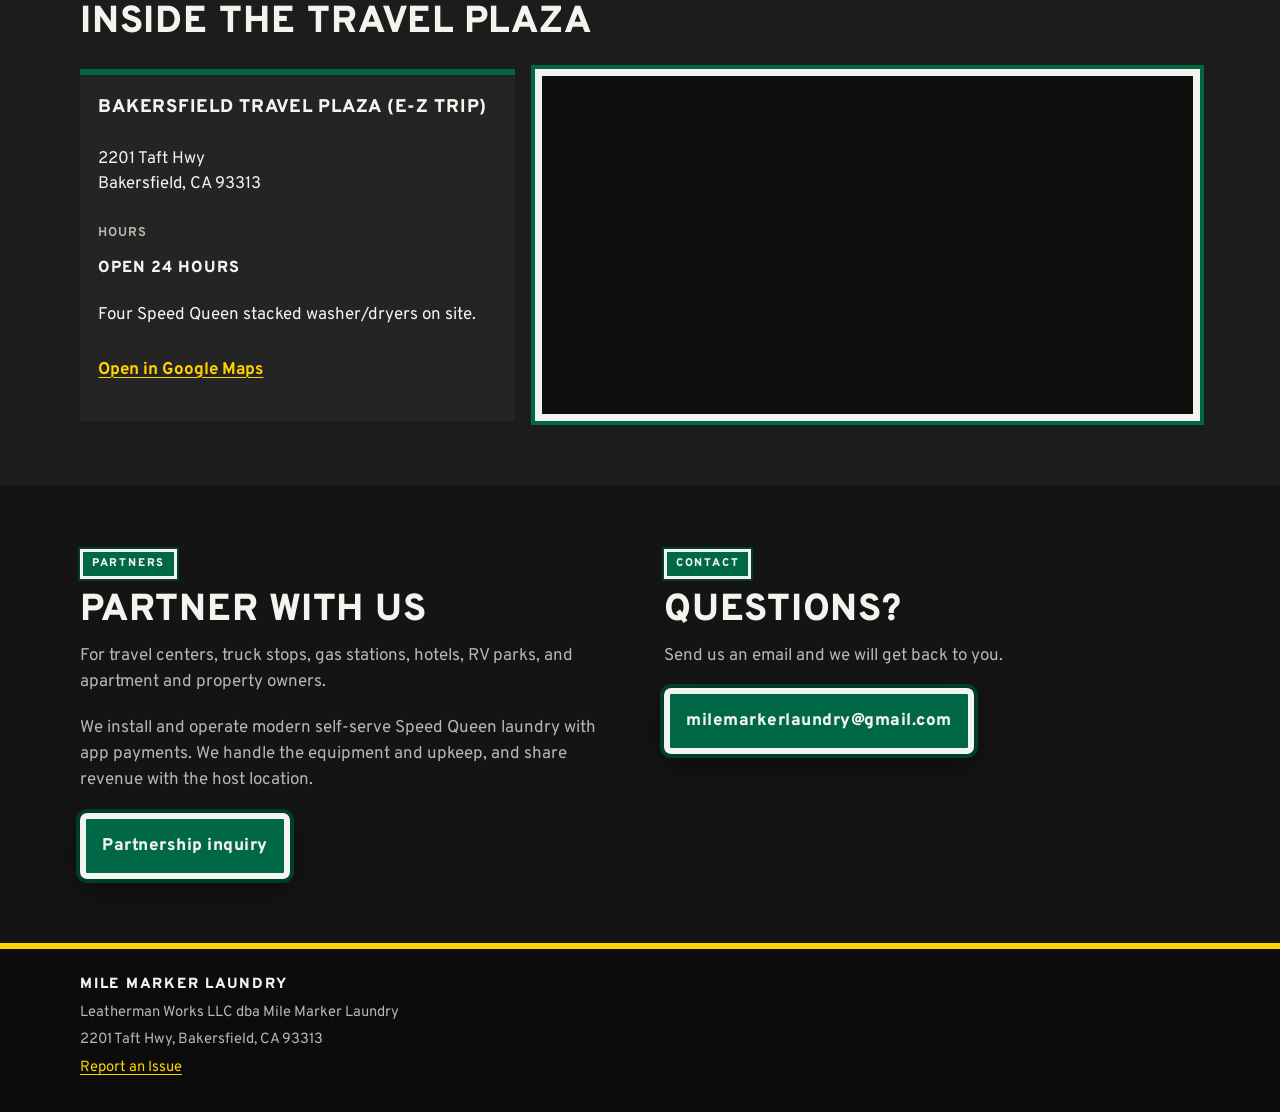
==== commit 18527651: "Add a machine issue report page for QR stickers. Collect the report with FormSubmit and send people " ====
--- a/index.html
+++ b/index.html
@@ -90,6 +90,7 @@
           <li><a href="#location">Location</a></li>
           <li><a href="#partner">Partner</a></li>
           <li><a href="#contact">Contact</a></li>
+          <li><a href="/support/">Report an Issue</a></li>
         </ul>
       </nav>
     </div>
@@ -241,6 +242,7 @@
       <p class="footer-name">Mile Marker Laundry</p>
       <p>Leatherman Works LLC dba Mile Marker Laundry</p>
       <p>2201 Taft Hwy, Bakersfield, CA 93313</p>
+      <p><a href="/support/">Report an Issue</a></p>
     </div>
   </footer>
 </body>
--- a/styles.css
+++ b/styles.css
@@ -702,3 +702,67 @@
     scroll-behavior: auto;
   }
 }
+
+.section-head h1 {
+  font-size: clamp(1.6rem, 4vw, 2.35rem);
+  font-weight: 800;
+  letter-spacing: 0.02em;
+  text-transform: uppercase;
+  line-height: 1.1;
+}
+
+.support-wrap {
+  max-width: 40rem;
+}
+
+.support-fallback {
+  margin: 0 0 1.4rem;
+}
+
+.support-form {
+  display: grid;
+  gap: 1rem;
+  color-scheme: dark;
+}
+
+.support-field {
+  display: grid;
+  gap: 0.4rem;
+}
+
+.support-field label {
+  font-size: 0.78rem;
+  font-weight: 800;
+  letter-spacing: 0.08em;
+  text-transform: uppercase;
+}
+
+.support-field input,
+.support-field select,
+.support-field textarea {
+  width: 100%;
+  margin: 0;
+  font: inherit;
+  color: var(--sign-white);
+  background: var(--asphalt-3);
+  border: 3px solid var(--sign-white);
+  border-radius: 0.4rem;
+  padding: 0.75rem 0.85rem;
+  min-height: 3.25rem;
+}
+
+.support-field textarea {
+  min-height: 8.5rem;
+  resize: vertical;
+}
+
+.support-honey {
+  display: none;
+}
+
+button.email-sign {
+  font: inherit;
+  cursor: pointer;
+  text-align: center;
+  width: 100%;
+}
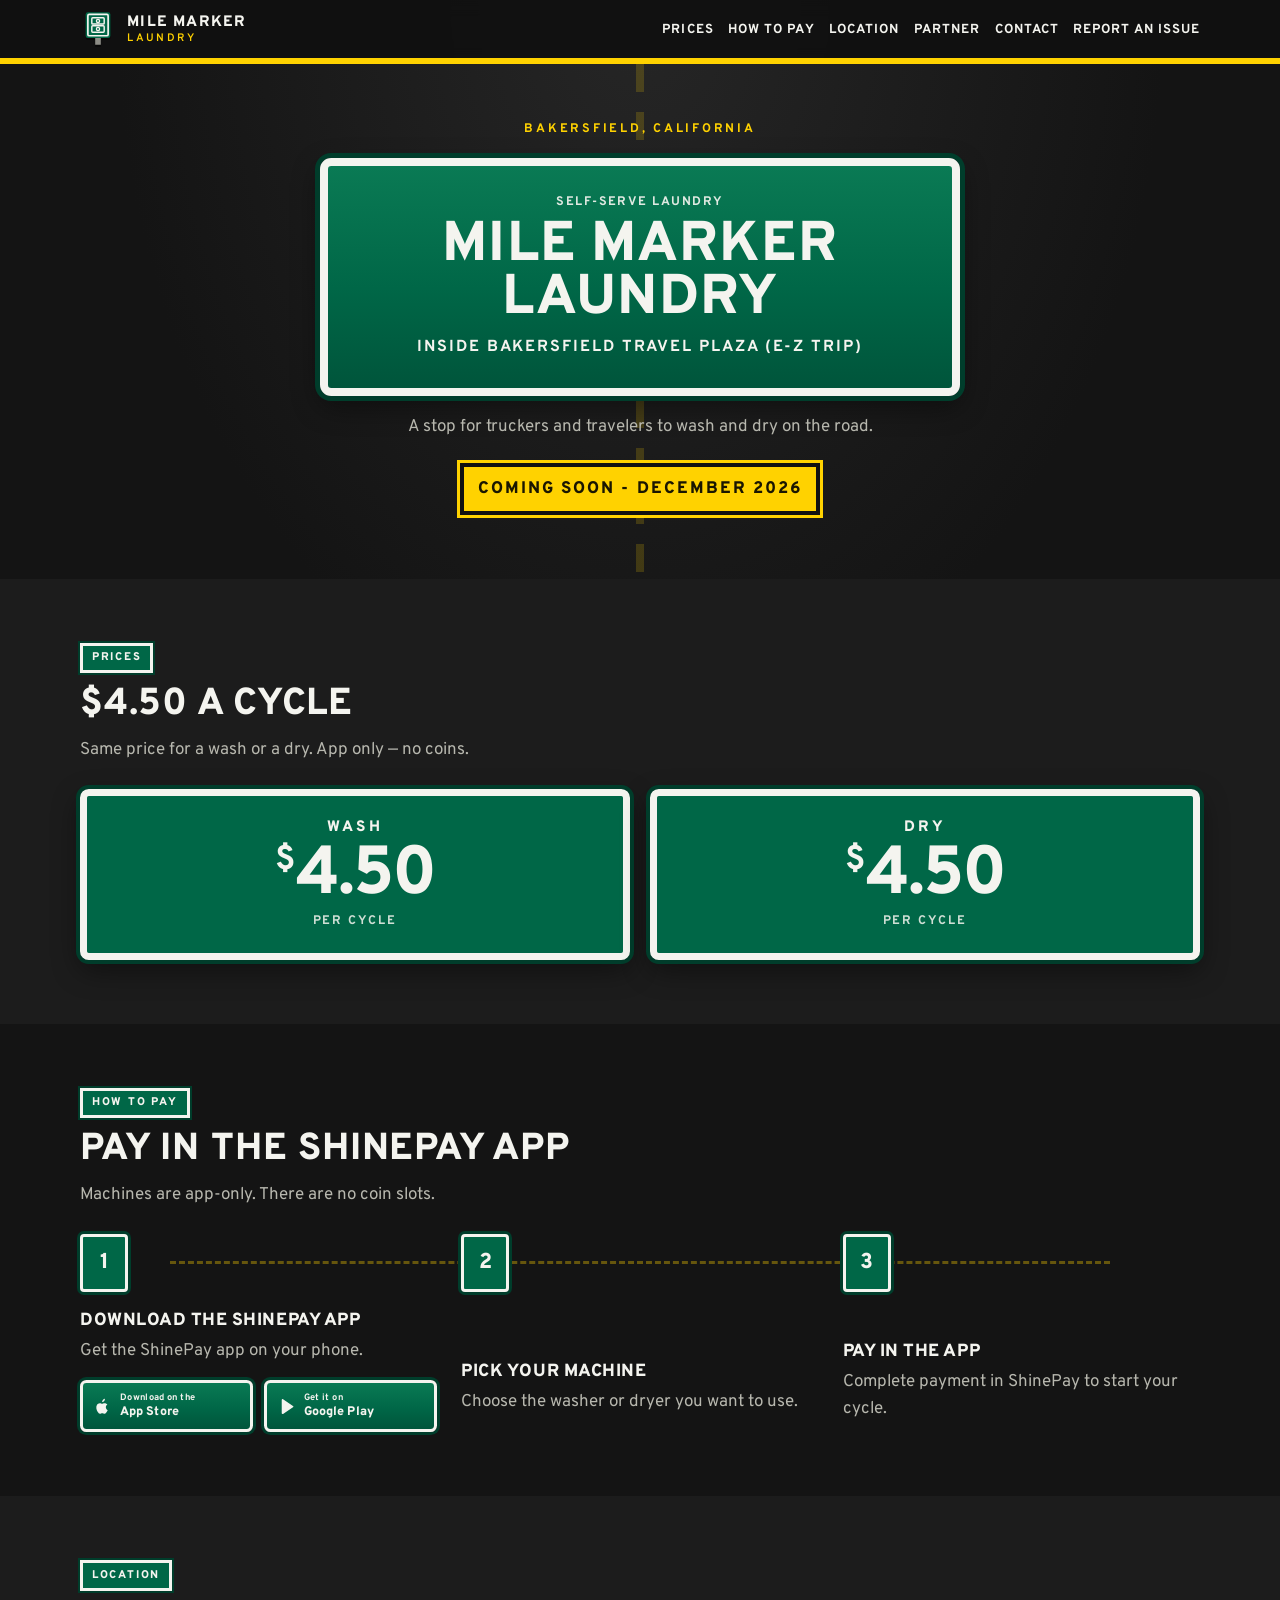
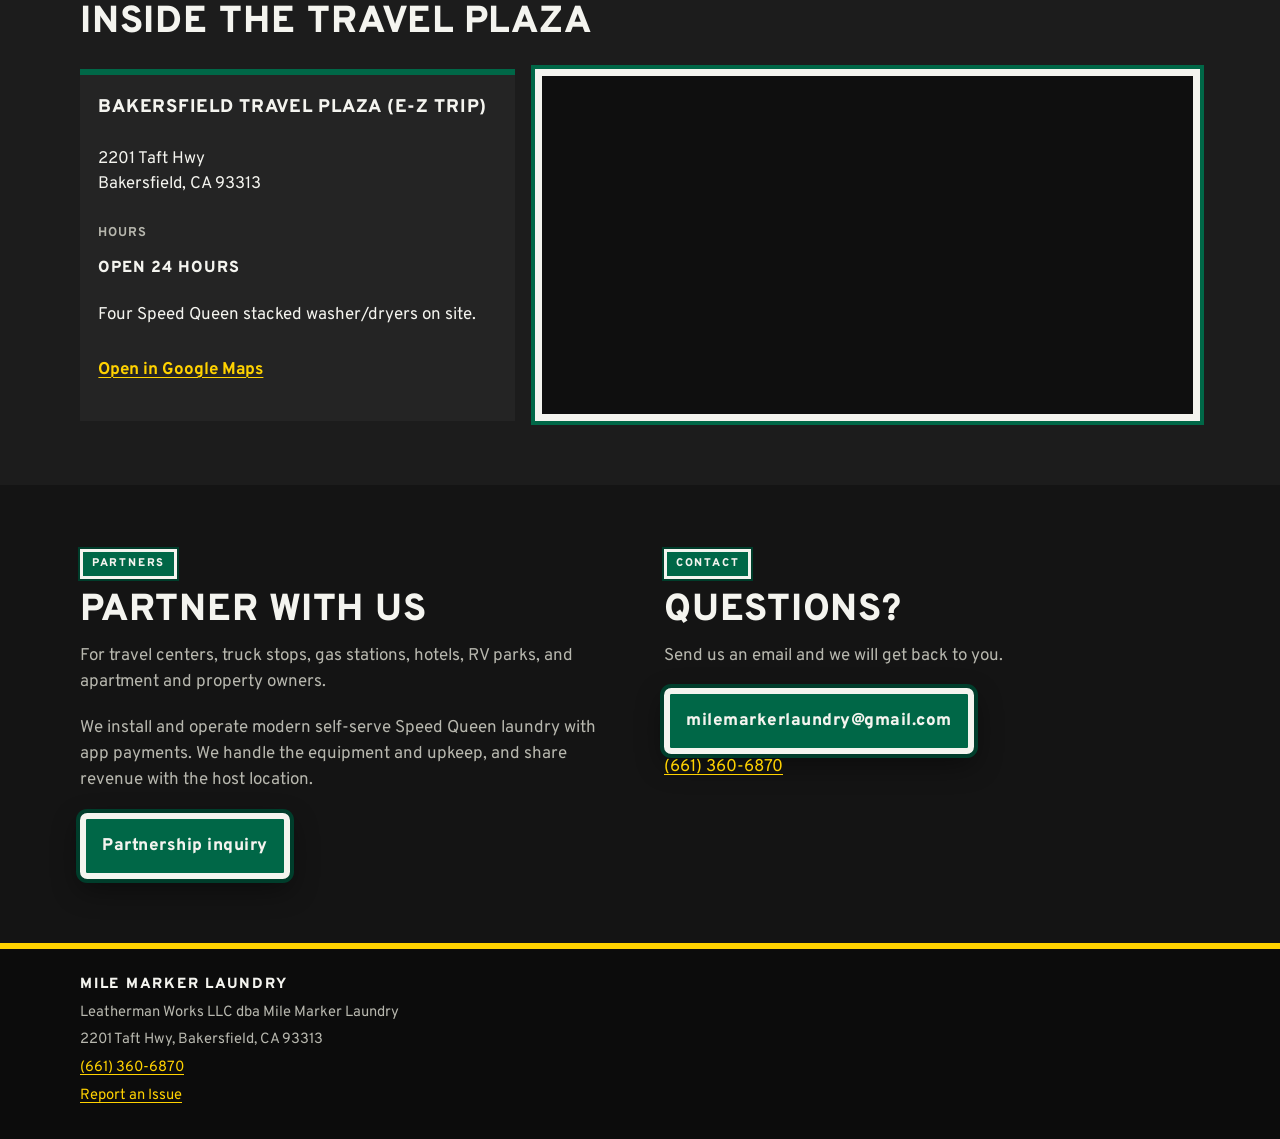
==== commit 4250516c: "Add Nestor's support phone number as a tap-to-call link. Show (661) 360-6870 on the support pages, t" ====
--- a/index.html
+++ b/index.html
@@ -232,6 +232,7 @@
             <p>Send us an email and we will get back to you.</p>
           </header>
           <a class="email-sign" href="mailto:milemarkerlaundry@gmail.com">milemarkerlaundry@gmail.com</a>
+          <p><a href="tel:+16613606870">(661) 360-6870</a></p>
         </section>
       </div>
     </div>
@@ -242,6 +243,7 @@
       <p class="footer-name">Mile Marker Laundry</p>
       <p>Leatherman Works LLC dba Mile Marker Laundry</p>
       <p>2201 Taft Hwy, Bakersfield, CA 93313</p>
+      <p><a href="tel:+16613606870">(661) 360-6870</a></p>
       <p><a href="/support/">Report an Issue</a></p>
     </div>
   </footer>
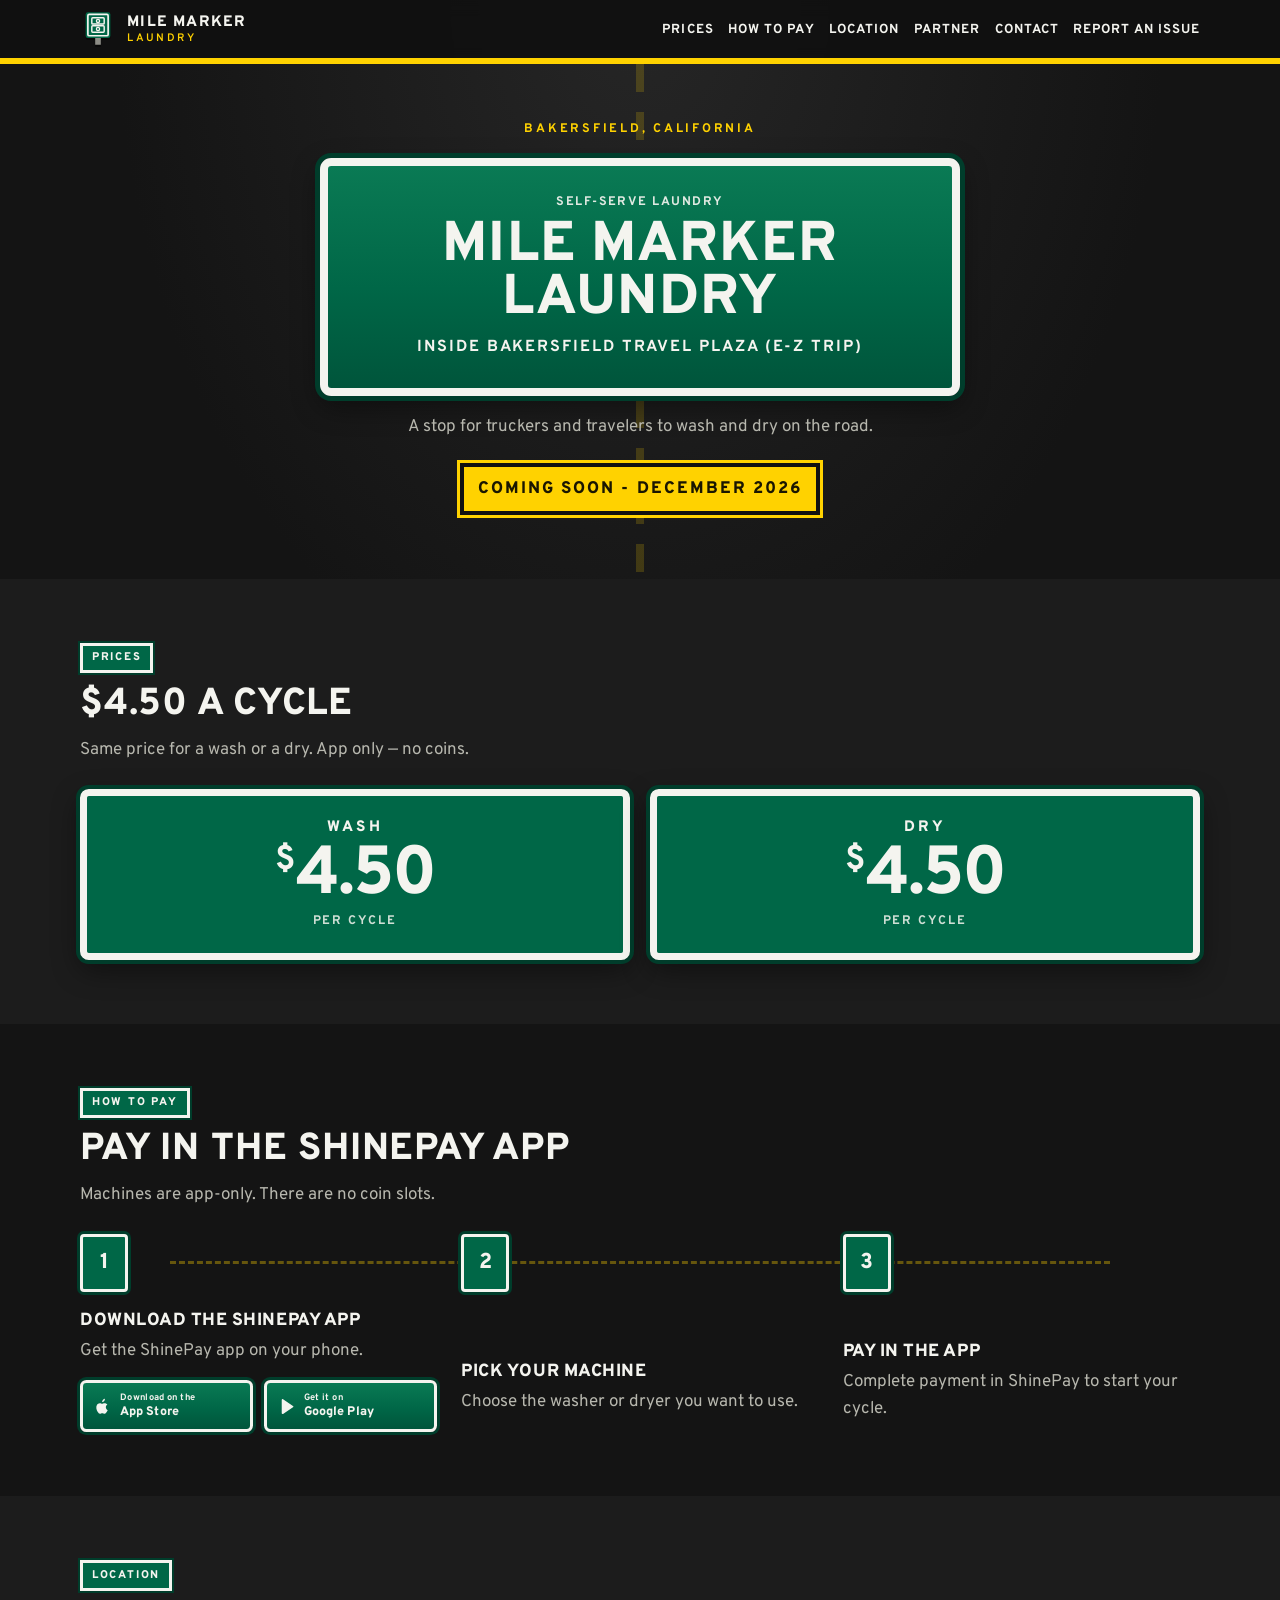
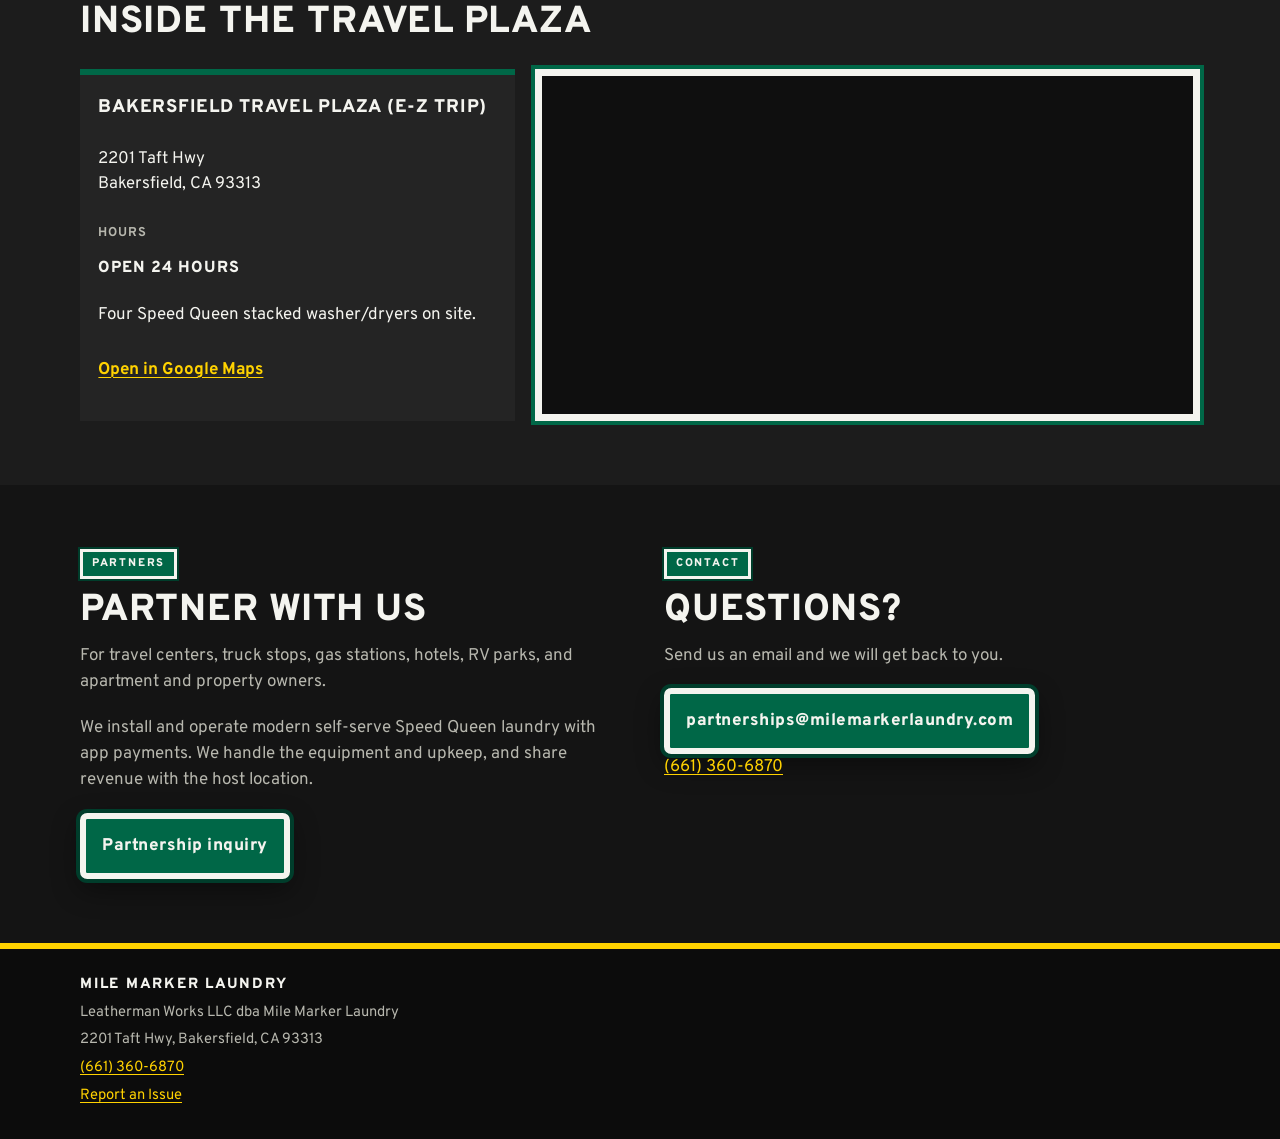
==== commit 6e9f45b2: "Point contact mail to the domain addresses. Use partnerships@ for business contact and support@ for " ====
--- a/index.html
+++ b/index.html
@@ -27,7 +27,7 @@
     "name": "Mile Marker Laundry",
     "legalName": "Leatherman Works LLC",
     "url": "https://milemarkerlaundry.com/",
-    "email": "milemarkerlaundry@gmail.com",
+    "email": "partnerships@milemarkerlaundry.com",
     "description": "Self-serve laundry inside Bakersfield Travel Plaza (E-Z Trip) at 2201 Taft Hwy, Bakersfield, CA 93313. Four Speed Queen stacked washer/dryers. Pay in the ShinePay app. $4.50 per wash and $4.50 per dry. Coming Soon - December 2026.",
     "address": {
       "@type": "PostalAddress",
@@ -223,7 +223,7 @@
             <p>For travel centers, truck stops, gas stations, hotels, RV parks, and apartment and property owners.</p>
           </header>
           <p class="partner-copy">We install and operate modern self-serve Speed Queen laundry with app payments. We handle the equipment and upkeep, and share revenue with the host location.</p>
-          <a class="email-sign" href="mailto:milemarkerlaundry@gmail.com?subject=Partnership%20inquiry%20-%20new%20location">Partnership inquiry</a>
+          <a class="email-sign" href="mailto:partnerships@milemarkerlaundry.com?subject=Partnership%20inquiry%20-%20new%20location">Partnership inquiry</a>
         </section>
         <section id="contact" aria-labelledby="contact-title">
           <header class="section-head">
@@ -231,7 +231,7 @@
             <h2 id="contact-title">Questions?</h2>
             <p>Send us an email and we will get back to you.</p>
           </header>
-          <a class="email-sign" href="mailto:milemarkerlaundry@gmail.com">milemarkerlaundry@gmail.com</a>
+          <a class="email-sign" href="mailto:partnerships@milemarkerlaundry.com">partnerships@milemarkerlaundry.com</a>
           <p><a href="tel:+16613606870">(661) 360-6870</a></p>
         </section>
       </div>
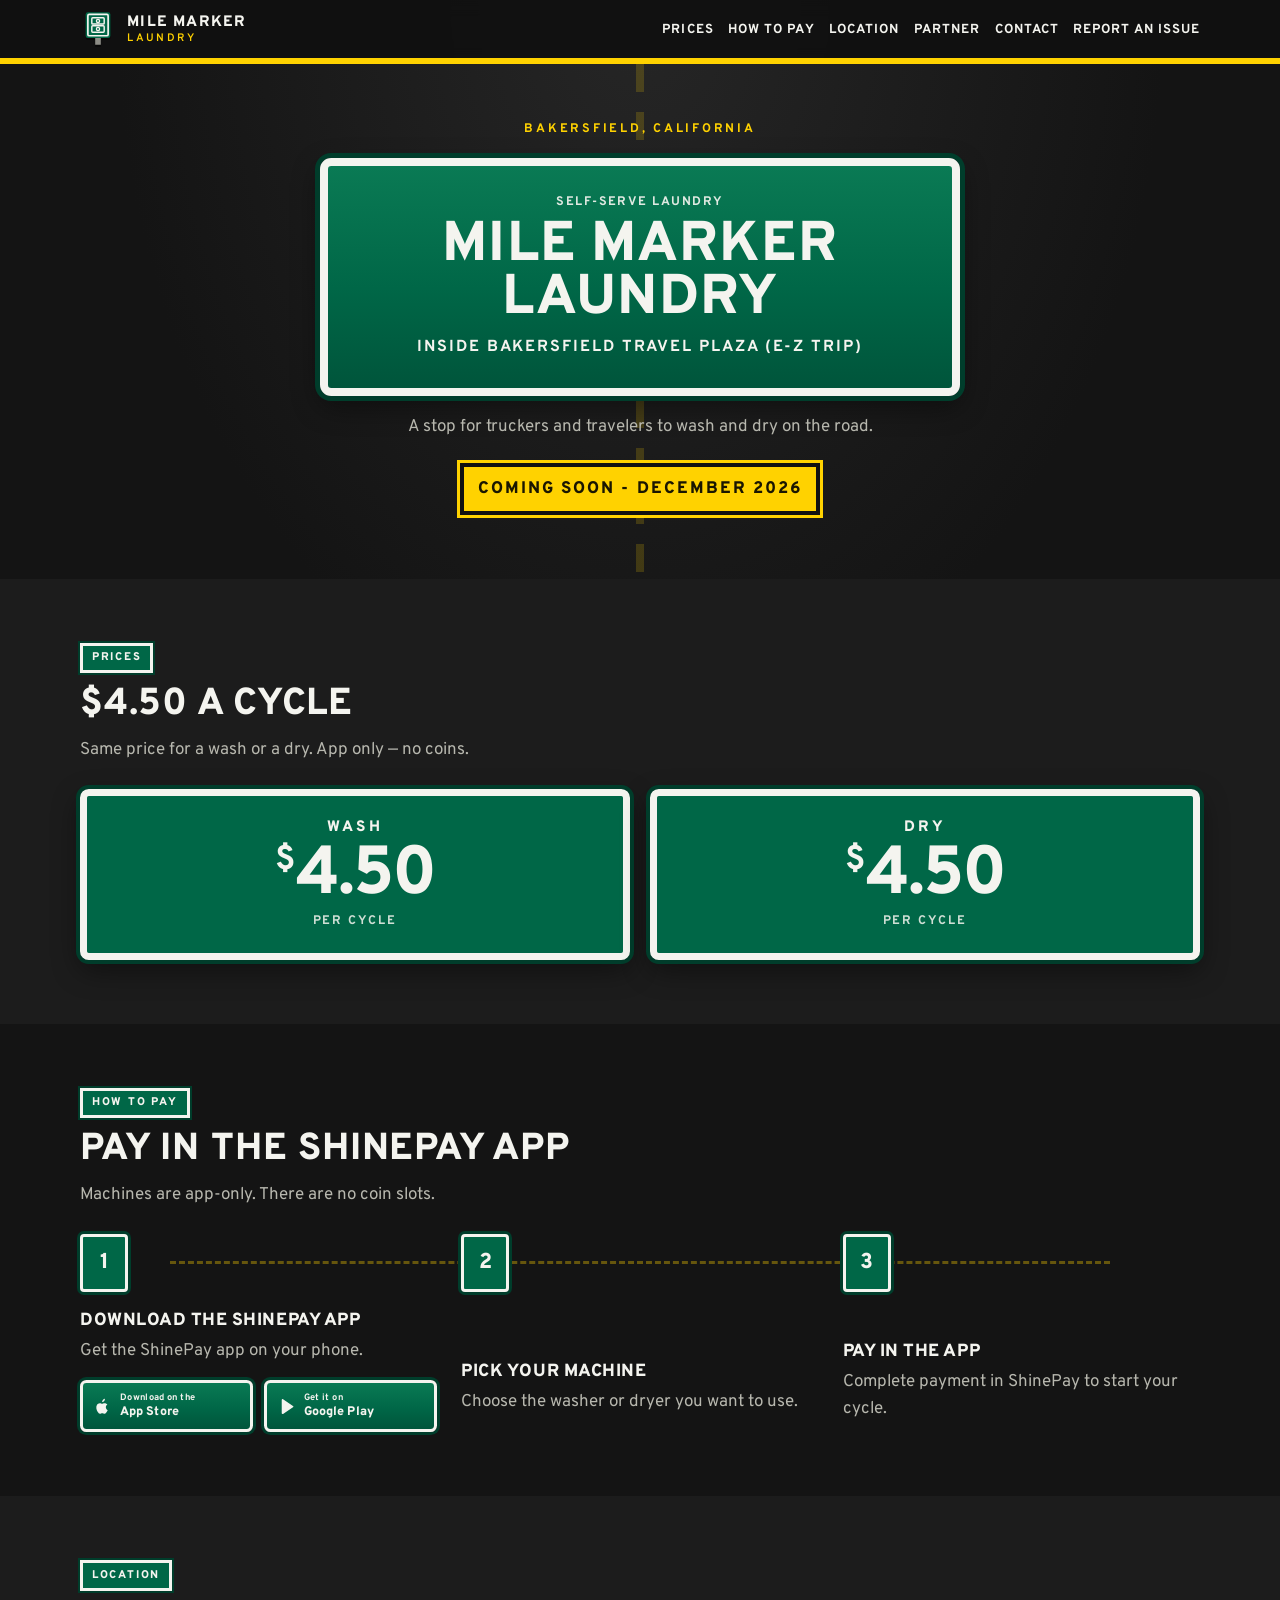
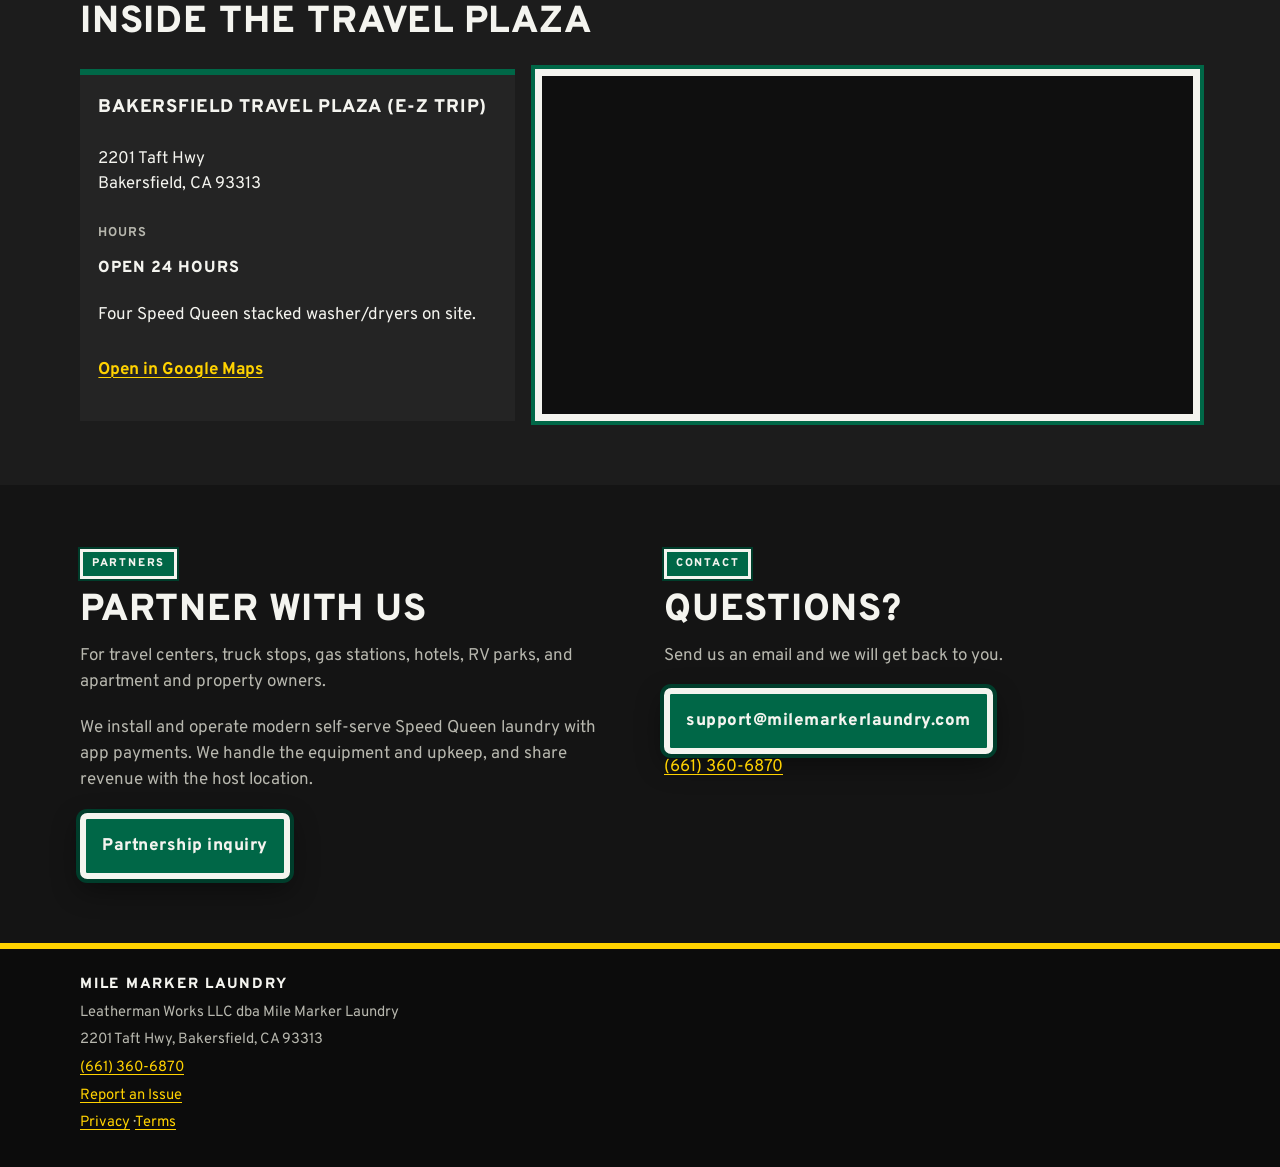
==== commit 63f26538: "Add privacy and refund terms, and point Contact at support. Link both pages from every footer, and a" ====
--- a/index.html
+++ b/index.html
@@ -231,7 +231,7 @@
             <h2 id="contact-title">Questions?</h2>
             <p>Send us an email and we will get back to you.</p>
           </header>
-          <a class="email-sign" href="mailto:partnerships@milemarkerlaundry.com">partnerships@milemarkerlaundry.com</a>
+          <a class="email-sign" href="mailto:support@milemarkerlaundry.com">support@milemarkerlaundry.com</a>
           <p><a href="tel:+16613606870">(661) 360-6870</a></p>
         </section>
       </div>
@@ -245,6 +245,7 @@
       <p>2201 Taft Hwy, Bakersfield, CA 93313</p>
       <p><a href="tel:+16613606870">(661) 360-6870</a></p>
       <p><a href="/support/">Report an Issue</a></p>
+      <p><a href="/privacy/">Privacy</a> · <a href="/terms/">Terms</a></p>
     </div>
   </footer>
 </body>
--- a/styles.css
+++ b/styles.css
@@ -766,3 +766,38 @@
   text-align: center;
   width: 100%;
 }
+
+.form-consent {
+  margin: 0.35rem 0 0;
+  color: var(--muted);
+  font-size: 0.95rem;
+}
+
+.legal {
+  display: grid;
+  gap: 0.85rem;
+}
+
+.legal h2 {
+  margin-top: 0.75rem;
+  font-size: 1.05rem;
+  font-weight: 800;
+  letter-spacing: 0.04em;
+  text-transform: uppercase;
+  line-height: 1.25;
+}
+
+.legal ul {
+  margin: 0;
+  padding-left: 1.15rem;
+  display: grid;
+  gap: 0.35rem;
+}
+
+.legal .effective {
+  color: var(--line-yellow);
+  font-weight: 700;
+  letter-spacing: 0.08em;
+  text-transform: uppercase;
+  font-size: 0.8rem;
+}
